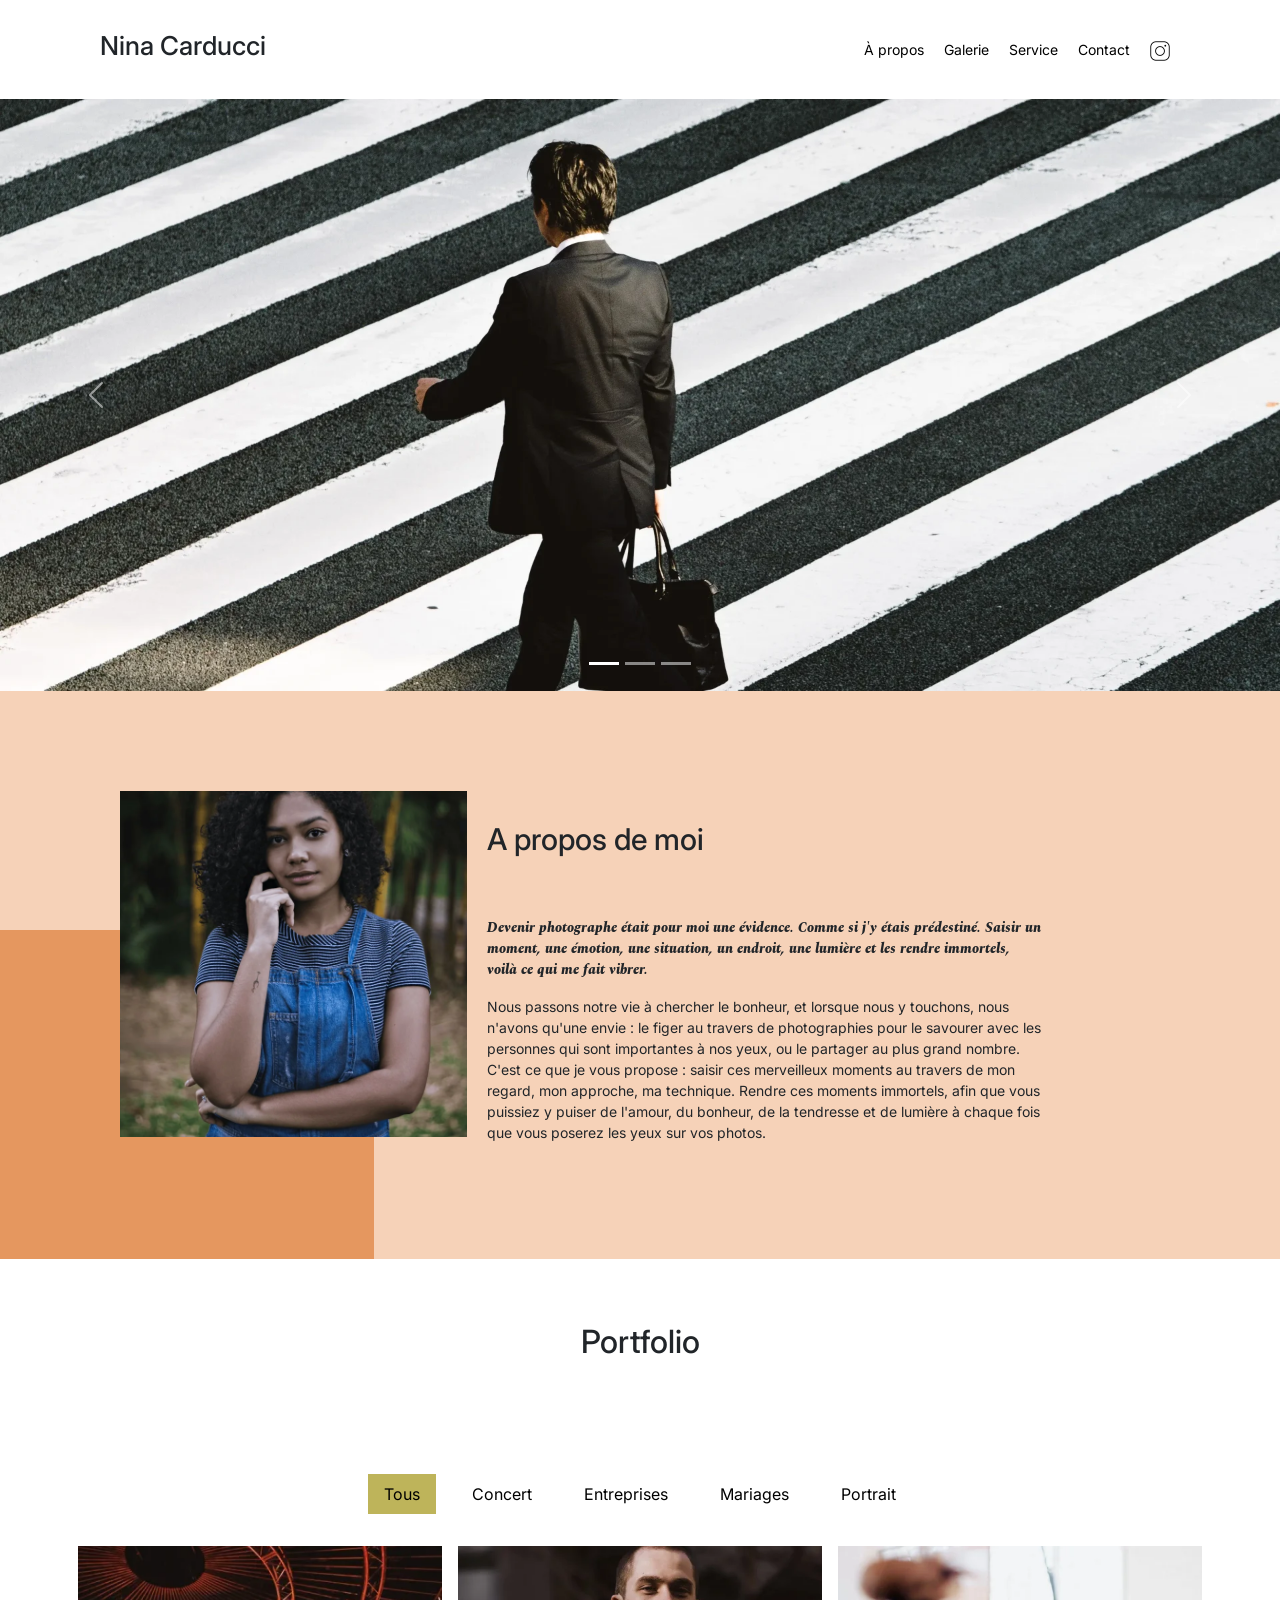
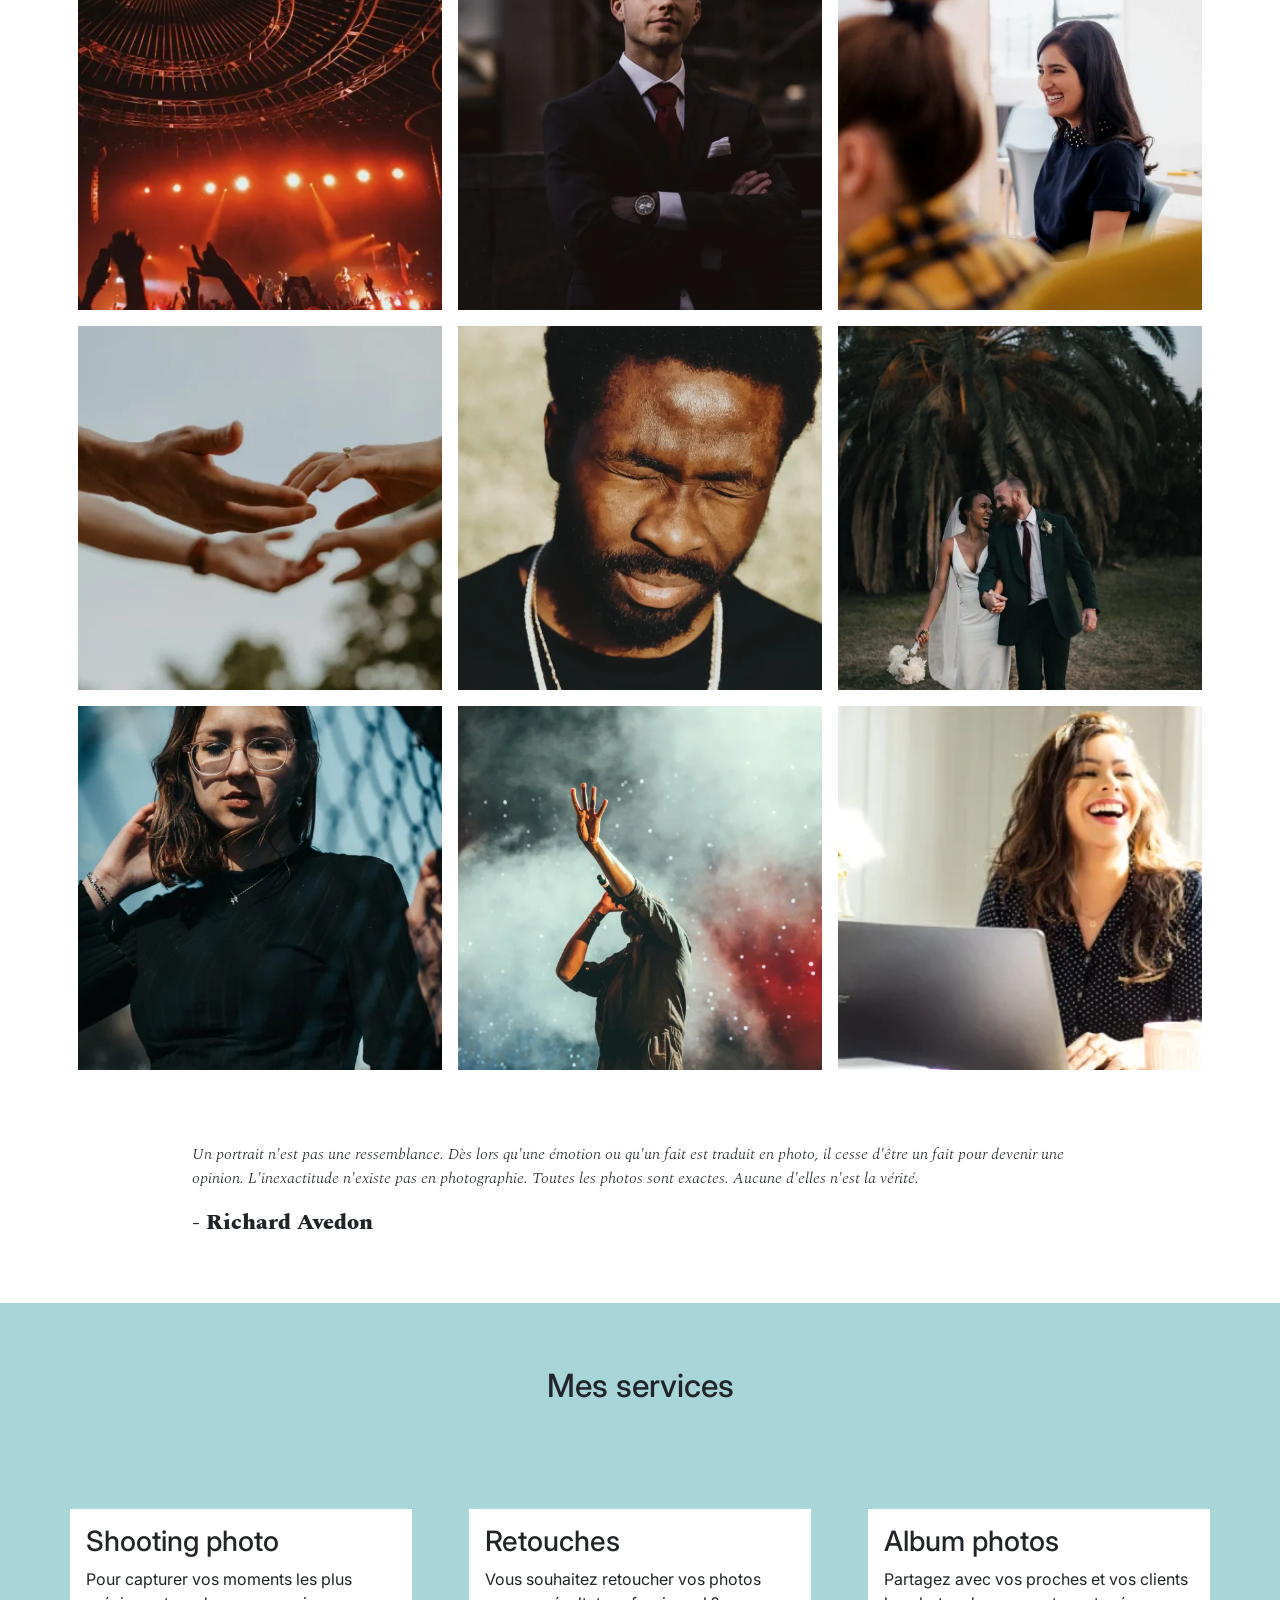
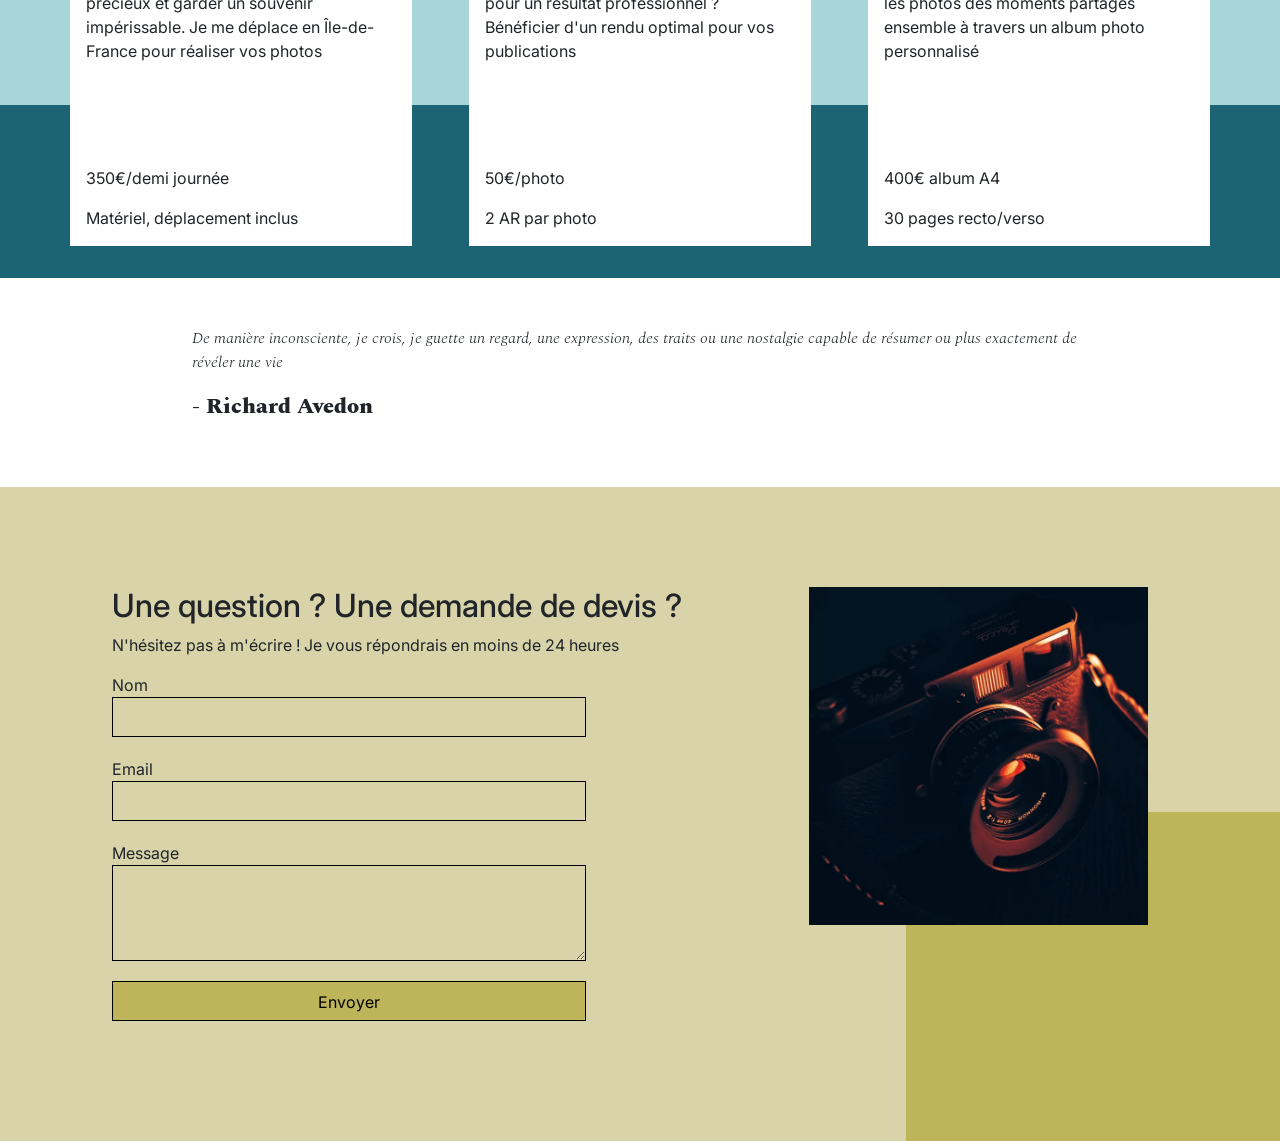
==== index.html @ ffcb86e5 "Initial commit" ====
<!DOCTYPE html>
<html lang="fr">
<head>
	<title>Nina Carducci - Photographe</title> 
	<meta name="description" content="Nina Carducci, photographe professionnelle en Île-de-France. Shooting photo, retouches et albums personnalisés pour vos mariages, portraits et événements d'entreprise.">
	<meta charset="UTF-8">
	<meta name="viewport" content="width=device-width, initial-scale=1.0">
	<link rel="stylesheet" href="./assets/bootstrap/bootstrap.css">
	<link rel="stylesheet" href="./assets/style.css">
	<link rel="preconnect" href="https://fonts.googleapis.com">
	<link rel="preconnect" href="https://fonts.gstatic.com" crossorigin>
	<link href="https://fonts.googleapis.com/css2?family=Inter&family=Spectral:ital,wght@0,400;1,300;1,400;1,800&display=swap" rel="stylesheet">
	<script src="./assets/bootstrap/bootstrap.bundle.js"></script>
	<script src="https://code.jquery.com/jquery-3.4.1.min.js" integrity="sha256-CSXorXvZcTkaix6Yvo6HppcZGetbYMGWSFlBw8HfCJo=" crossorigin="anonymous"></script>
	<script src="./assets/maugallery.js" defer></script>
	<script src="./assets/scripts.js" defer></script>
</head>
<body>
 <header>
	<h1>Nina Carducci</h1>
	<nav class="nav">
		<ul>
			<li><a href="#about">À propos</a></li>
			<li><a href="#gallery">Galerie</a></li>
			<li><a href="#services">Service</a></li>
			<li><a href="#contact">Contact</a></li>
			<li><a class="social-link" href="https://www.instagram.com/ninacarducci.photo/?hl=fr" target="_blank"><img src="assets/images/instagram.png" alt="Instagram"></a></li>
		</ul>
	</nav>
 </header>
 <main>
	<section id="hero">
		<div id="carouselExampleIndicators" class="carousel slide" data-bs-ride="carousel">
			<div class="carousel-indicators">
				<button type="button" data-bs-target="#carouselExampleIndicators" data-bs-slide-to="0" class="active" aria-current="true" aria-label="Slide 1"></button>
				<button type="button" data-bs-target="#carouselExampleIndicators" data-bs-slide-to="1" aria-label="Slide 2"></button>
				<button type="button" data-bs-target="#carouselExampleIndicators" data-bs-slide-to="2" aria-label="Slide 3"></button>
			</div>
			<div class="carousel-inner">
				<div class="carousel-item active">
					<img src="./assets/images/slider/ryoji-iwata-wUZjnOv7t0g-unsplash.webp" class="d-block w-100" alt="...">
				</div>
				<div class="carousel-item">
					<img src="./assets/images/slider/nicholas-green-nPz8akkUmDI-unsplash.webp" class="d-block w-100" alt="...">
				</div>
				<div class="carousel-item">
					<img src="./assets/images/slider/edward-cisneros-3_h6-1NPDGw-unsplash.webp" class="d-block w-100" alt="...">
				</div>
			</div>
			<button class="carousel-control-prev" type="button" data-bs-target="#carouselExampleIndicators" data-bs-slide="prev">
				<span class="carousel-control-prev-icon" aria-hidden="true"></span>
				<span class="visually-hidden">Previous</span>
			</button>
			<button class="carousel-control-next" type="button" data-bs-target="#carouselExampleIndicators" data-bs-slide="next">
				<span class="carousel-control-next-icon" aria-hidden="true"></span>
				<span class="visually-hidden">Next</span>
			</button>
		</div>
	</section>
	<section id="about">
		<div class="picture left">
			<img src="./assets/images/nina.webp" alt="Nina Carducci photographe">
		</div>
		<div id="about-me">
			<h2 class="about-me__title">A propos de moi</h2>
			<p class="about-me__introduction">Devenir photographe était pour moi une évidence. Comme si j'y étais prédestiné. Saisir un moment, une émotion, une situation, un endroit, une lumière et les rendre immortels, voilà ce qui me fait vibrer.</p>
			<p>Nous passons notre vie à chercher le bonheur, et lorsque nous y touchons, nous n'avons qu'une envie : le figer au travers de photographies pour le savourer avec les personnes qui sont importantes à nos yeux, ou le partager au plus grand nombre.
				C'est ce que je vous propose : saisir ces merveilleux moments au travers de mon regard, mon approche, ma technique. Rendre ces moments immortels, afin que vous puissiez y puiser de l'amour, du bonheur, de la tendresse et de lumière à chaque fois que vous poserez les yeux sur vos photos.</p>
		</div>
	</section>
	<section id="gallery">
		<h2 class="title">Portfolio</h2>
		<div class="container py-3">
			<div class="gallery" style="display: none">
				<img data-gallery-tag="Concert" class="gallery-item" src="./assets/images/gallery/concerts/aaron-paul-wnX-fXzB6Cw-unsplash.webp" alt="Description du concert1">
				<img data-gallery-tag="Entreprises" class="gallery-item" src="./assets/images/gallery/entreprise/ali-morshedlou-WMD64tMfc4k-unsplash.webp" alt="Description de l'entreprise 1">
				<img data-gallery-tag="Entreprises" class="gallery-item" src="./assets/images/gallery/entreprise/jason-goodman-tHO1_OuKbg0-unsplash.webp" alt="Description de l'entreprise 2">
				<img data-gallery-tag="Mariages" class="gallery-item" src="./assets/images/gallery/mariage/hannah-busing-RvF2R_qMpRk-unsplash.webp" alt="Description du mariage1">
				<img data-gallery-tag="Portrait" class="gallery-item" src="./assets/images/gallery/portraits/ade-tunji-rVkhWWZFAtQ-unsplash.webp" alt="Description du portrait1">
				<img data-gallery-tag="Mariages" class="gallery-item" src="./assets/images/gallery/mariage/jakob-owens-SiniLJkXhMc-unsplash.webp" alt="Description du mariage2">
				<img data-gallery-tag="Portrait" class="gallery-item" src="./assets/images/gallery/portraits/nino-van-prattenburg--443cl1uR_8-unsplash.webp" alt="Description du portrait">
				<img data-gallery-tag="Concert" class="gallery-item" src="./assets/images/gallery/concerts/austin-neill-hgO1wFPXl3I-unsplash.webp" alt="Description du concert2">
				<img data-gallery-tag="Entreprises" class="gallery-item" src="./assets/images/gallery/entreprise/mateus-campos-felipe-Fsgzm8N0hIY-unsplash.webp" alt="Description de l'entreprise 3">
			</div>
		</div>
		<div class="quote">
			<figure>
				<blockquote>
					<p class="quote__text">Un portrait n'est pas une ressemblance. Dès lors qu'une émotion ou qu'un fait est traduit en photo, il cesse d'être un fait pour devenir une opinion. L'inexactitude n'existe pas en photographie. Toutes les photos sont exactes. Aucune d'elles n'est la vérité.</p>
				</blockquote>
				<figcaption class="quote__author">- Richard Avedon</figcaption>
			</figure>
		</div>
	</section>
	<section id="services">
		<h2 class="title">Mes services</h2>
		<div class="container">
			<div class="service">
				<div class="service__description">
					<h3>Shooting photo</h3>
					<p>Pour capturer vos moments les plus précieux et garder un souvenir impérissable. Je me déplace en Île-de-France pour réaliser vos photos</p>
				</div>
				<div class="service__price">
					<p>350€/demi journée</p>
					<span>Matériel, déplacement inclus</span>
				</div>
			</div>
			<div class="service">
				<div class="service__description">
					<h3>Retouches</h3>
					<p>Vous souhaitez retoucher vos photos pour un résultat professionnel ? Bénéficier d'un rendu optimal pour vos publications</p>
				</div>
				<div class="service__price">
					<p>50€/photo</p>
					<span>2 AR par photo</span>
				</div>
			</div>
			<div class="service">
				<div class="service__description">
					<h3>Album photos</h3>
					<p>Partagez avec vos proches et vos clients les photos des moments partagés ensemble à travers un album photo personnalisé</p>
				</div>
				<div class="service__price">
					<p>400€ album A4</p>
					<span>30 pages recto/verso</span>
				</div>
			</div>
		</div>
	</section>
	<div class="quote">
		<figure>
			<blockquote>
				<p class="quote__text">De manière inconsciente, je crois, je guette un regard, une expression, des traits ou une nostalgie capable de résumer ou plus exactement de révéler une vie</p>
			</blockquote>
			<figcaption class="quote__author">- Richard Avedon</figcaption>
		</figure>
	</div>
 </main>
 <footer>
	<section id="contact">
		<div class="container">
			<div class="form-container">
				<h2>Une question ? Une demande de devis ?</h2>
				<p>N'hésitez pas à m'écrire ! Je vous répondrais en moins de 24 heures</p>
				<form action="" method="post">
					<label for="nom">Nom</label>
					<input type="text" name="nom" id="nom">
					<label for="email">Email</label>
					<input type="email" name="email" id="email">
					<label for="message">Message</label>
					<textarea name="message" id="message" cols="30" rows="10"></textarea>
					<input type="submit" value="Envoyer"/>
				</form>
			</div>
			<div class="picture right">
				<img src="./assets/images/camera.webp" alt="caméra">
			</div>
		</div>
	</section>
 </footer>
</body>
</html>
---- assets/style.css ----
body {
	max-width: 1920px;
	margin: auto;
}
* {
	font-family: 'Inter';
	font-style: normal;
}
header {
	background-color: white;
	position: sticky;
	top:0;
	z-index: 1000;
	display: flex;
	justify-content: space-between;
	padding-inline: 100px;
	padding-block: 30px;
	align-items: center;
}
header h1 {
	font-size: 26px;
}
.nav ul {
	display: flex;
	list-style-type: none;
	font-size: 14px;
	margin-bottom: 0;
}
.nav li {
	padding-inline: 10px;
}
.nav a {
	text-decoration: none;
	color: #000
}
.social-link img {
	width: 20px;
}
#about {
	display: flex;
	background-color: #F6D2B8;
	padding-inline: 100px;
	padding-block: 100px;
	position: relative;
}
.picture.left::before {
	content: ' ';
	background-color: #E5975F;
	width: 374px;
	height: 329px;
	position: absolute;
	bottom: 0;
	left: 0;
	z-index: -1;
}
.picture {
	flex: 1;
	margin: 0 20px;
	z-index: 0;
}
.picture img {
	width: 100%;

}
#about-me {
	flex: 2
}
.about-me__title {
	margin-top: 1em;
	margin-bottom: 60px;
	font-size: 30px;
}
.about-me__introduction {
	font-family: 'Spectral';
	font-weight: 800;
	font-style: italic;
	width: 60%;
}
#about-me p {
	width: 80%;
	font-size: 14px;
}
#gallery {
	/*	min-height: 100vh; */
}
.title{
	text-align: center;
	padding-block: 2em;
}
.gallery .nav {
	justify-content: center;
}
.nav-pills .nav-link.active, .nav-pills .show > .nav-link {
	color: #000;
	background-color: #BEB45A;
	border-radius:0 ;
}
.nav-pills .nav-link {
	color: #000
}
.item-column {
	position: relative;
	margin-bottom: 0 !important;
	padding: 0;
}
.item-column::after{
	content: "";
	display: block;
	padding-bottom: 100%;

}
.gallery-item {
	position: absolute;
	width: 100%;
	height: 100%;
	object-fit: cover;
	padding: .5em;
}

.mg-prev, .mg-next {
	width: 30px;
	height: 30px;
	border-radius: 00%;
	justify-content: center;
	align-items: center;
	display: flex;
	font-size: 24px;
}
.quote {
	font-family: 'Spectral';
	font-style: italic;
	width: 70%;
	margin: auto;
	padding-block: 3em;
}
.quote__text {
	font-family: Spectral;
	font-style: italic;
	font-weight: 300;

}
.quote__author {
	font-family: Spectral;
	font-weight: 800;
	font-size: 22px;
}
#services {
	margin: auto;
	background-color: #A8D5D8 ;
	position: relative;
}
#services .container::before{
	content: ' ';
	background-color: #1C6474;
	position: absolute;
	width: 100%;
	height: 30%;
	bottom: 0;
	left: 0;
	z-index: 0;
}
#services .container {
	justify-content: space-between;
	display: flex;
	padding : 2em 0;

}
.service {
	background-color: white;
	max-width: 390px;
	width: 30%;
	height: 337px;
	padding: 1em;
	display: flex;
	flex-direction: column;
	justify-content: space-between;
	z-index: 1;
}
#contact {
	margin: auto;
	background-color: #D8D3A8 ;
	position: relative;
	padding-inline: 100px;
	padding-block: 100px;
}
#contact .container {
	display: flex;
}
.picture.right::before {
	content: ' ';
	background-color: #BEB45A;
	width: 374px;
	height: 329px;
	position: absolute;
	bottom: 0;
	right: 0;
	z-index: -1;
}
.form-container {
	flex : 2;

}
form {
	display: flex;
	flex-direction: column;
	width: 70%;
	align-items: flex-start;
}
form input {
	width: 100%;
	background-color: transparent;
	border: solid 1px;
	height: 2.5em;
	margin-bottom: 20px;
}
form textarea {
	width: 100%;
	background-color: transparent;
	border: solid 1px;
	height: 5em;
	line-height: 2.5em;
	font-size: 1.2em;
	margin-bottom: 20px;
}
input[type="submit"] {
	background-color: #BEB45A;
	padding: .5em 1em
}

@media all and (max-width: 1180px) {
	.picture {
		flex : 2;
	}
	#about, #contact .container {
		align-items: center;
	}
	.about-me__title {
		margin-top: 0;
		margin-bottom: 1em;
	}
	#about-me h6, #about-me p {
		width: 100%;
	}
}

@media all and (max-width: 1000px) {
	#about{
		flex-direction: column;

	}
	.picture {
		width: 50%;
	}
	.picture.left::before {
		width: 100%;
		height: 30%;
		position: absolute;
		bottom: auto;
		top: 0;
		left: 0;
		z-index: -1;
	}
	.about-me__title{
		text-align: center;
		margin-top: 1em;
	}
	#services .container {
		flex-direction: column;
	}
	.service {
		width: 100%;
		max-width: 100%;
		height: auto;
		margin: 2em 0
	}
	.service__description{
		margin-bottom: 1em;
	}
	#services .container::before{
		width: 30%;
		height: 100%;
		bottom: 0;
		right: 0;
		left: auto;
		z-index: 0;
	}
	#contact .container {
		flex-direction: column;
	}
	#contact .picture.right {
		margin-top: 1em;
	}
	.picture.right::before {
		width: 100%;
		height: 30%;
		position: absolute;
		bottom: 0;
		right: 0;
		z-index: -1;
	}
}

@media all and (max-width: 650px) {
	header {
		flex-direction: column;
		padding-inline: 0;
	}
	header .nav, header .nav ul {
		width: 100%;
		padding: 0 0 0 0;
	}
	header .nav li {
		flex: 1;
		padding-block: 1em;
		text-align: center;
	}
	.picture.left::before, .picture.right::before {
		height: 150px;
	}
	#services .container {
		align-items: center;
	}
	.service {
		max-width: 90%;
	}
	#about, #contact {
		padding-inline: 2em;
		padding-block: 2em;
	}
	form {
		width: 100%;
	}
	.picture {
		width: 80%;
	}
}
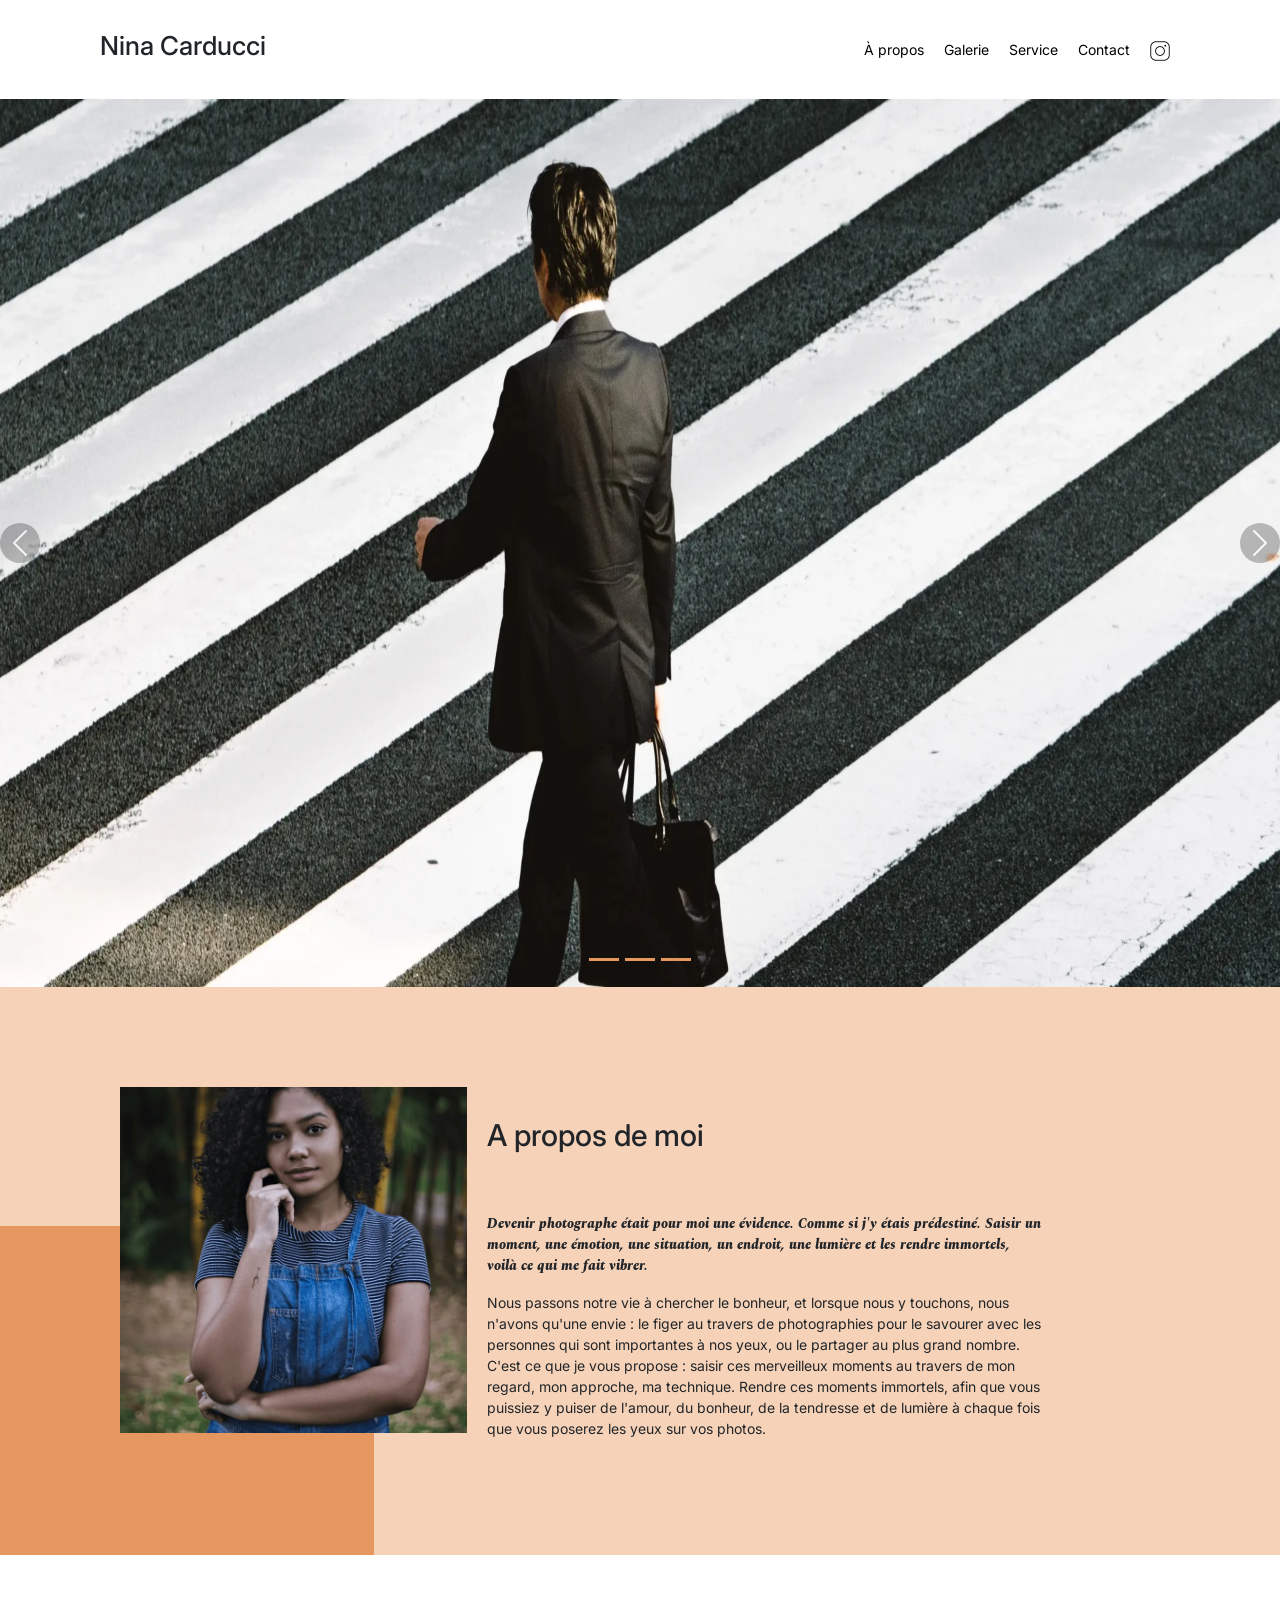
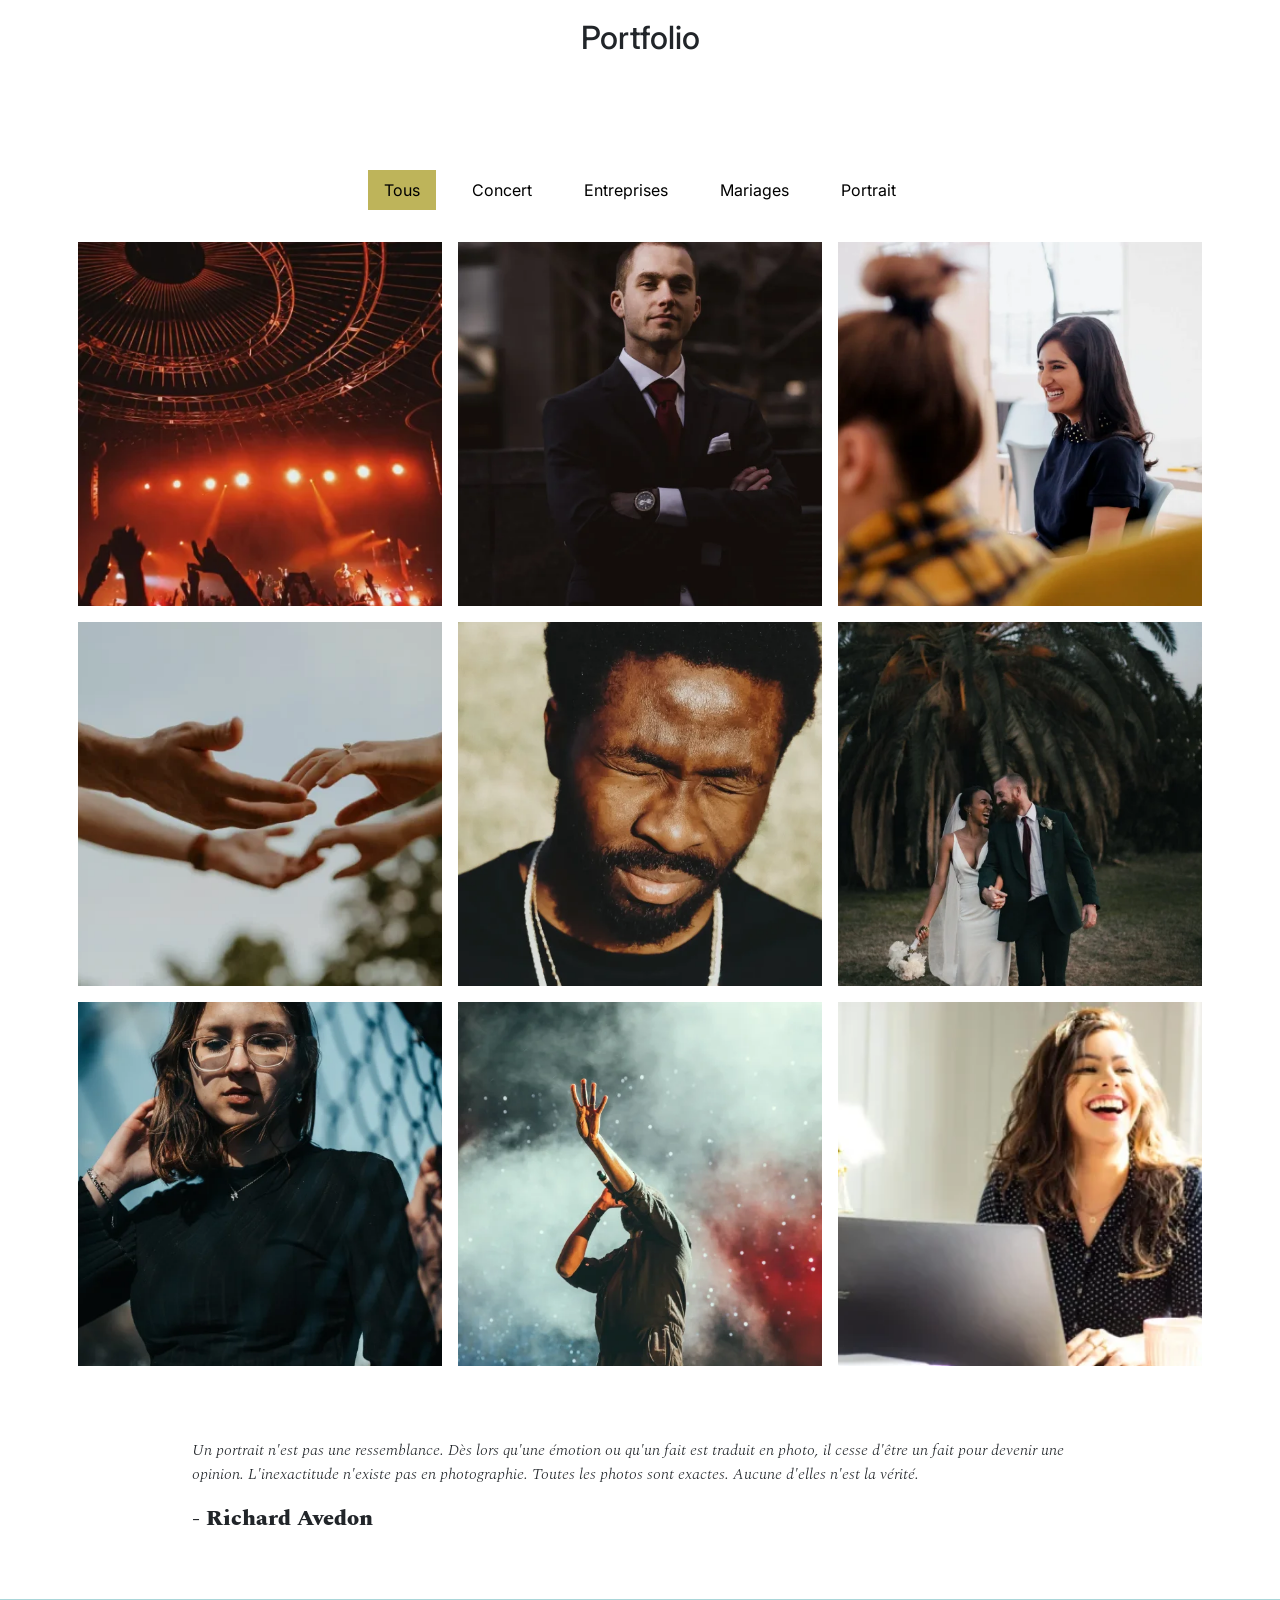
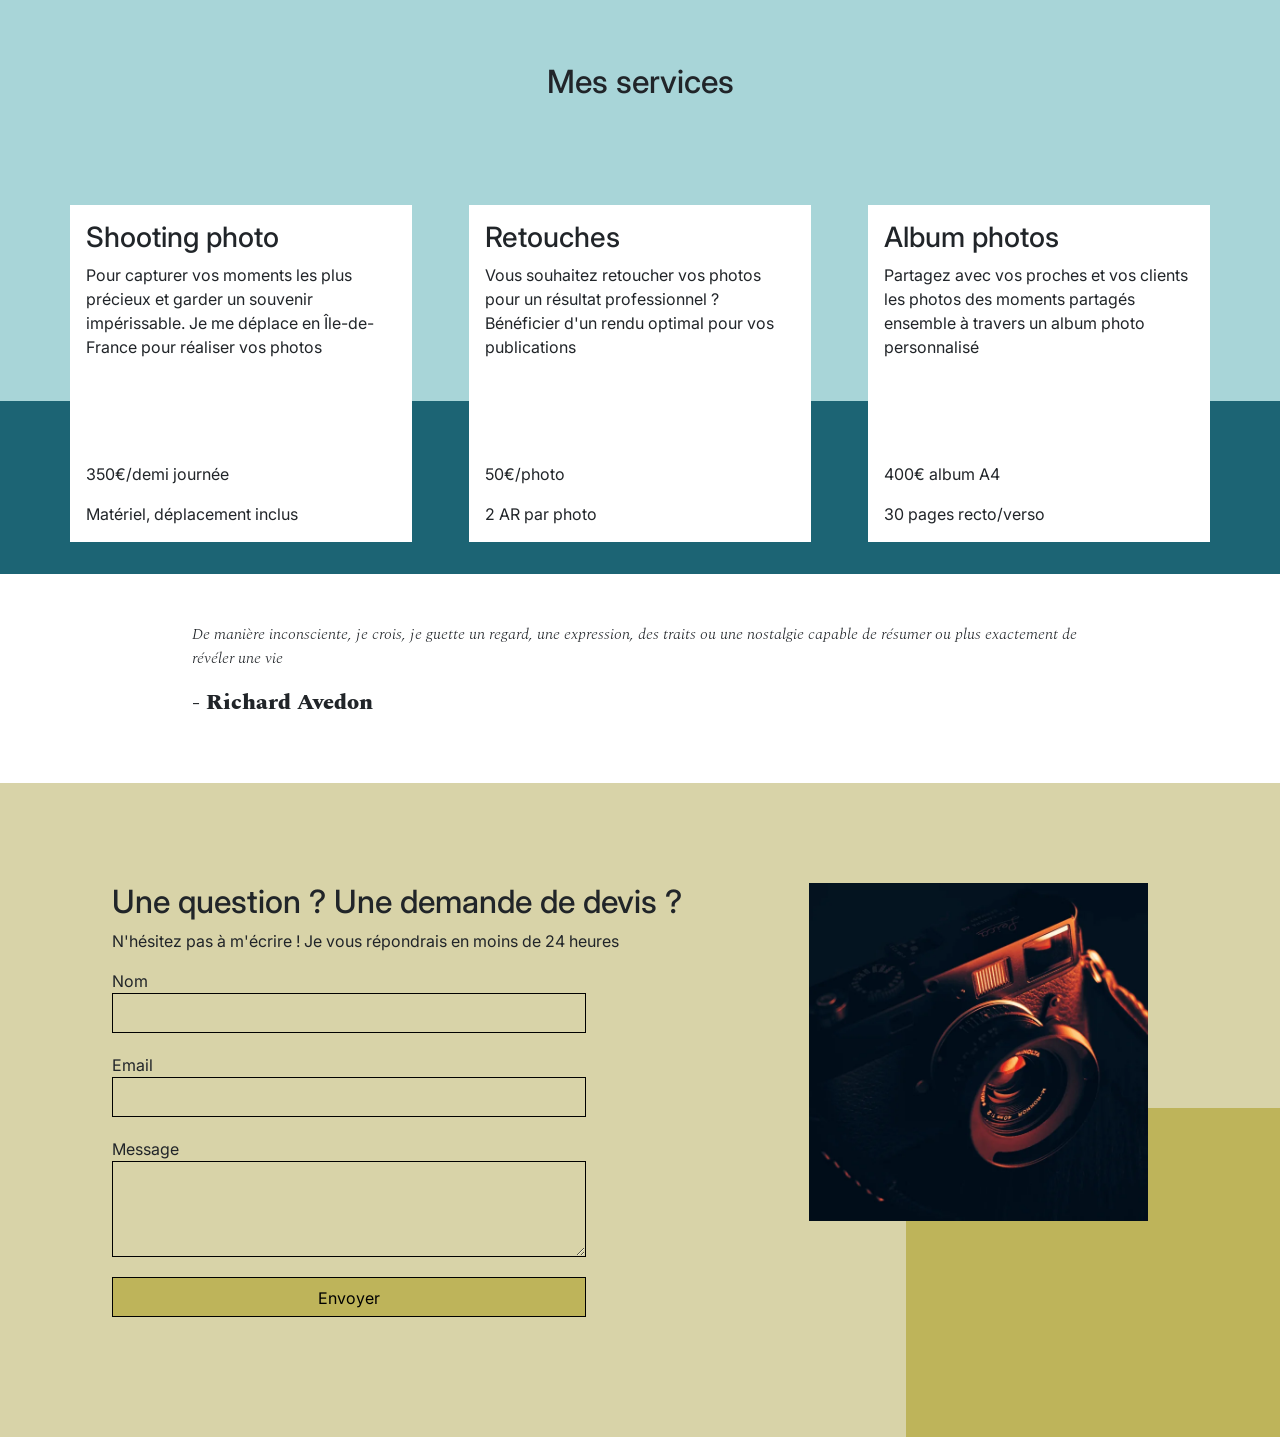
==== commit c06ad052: "taille image + contrast error" ====
--- a/index.html
+++ b/index.html
@@ -2,19 +2,56 @@
 <html lang="fr">
 <head>
 	<title>Nina Carducci - Photographe</title> 
-	<meta name="description" content="Nina Carducci, photographe professionnelle en Île-de-France. Shooting photo, retouches et albums personnalisés pour vos mariages, portraits et événements d'entreprise.">
+	<meta name="description" content="Nina Carducci, photographe professionnelle à Bordeaux. Shooting photo, retouches et albums personnalisés pour vos mariages, portraits et événements d'entreprise.">
 	<meta charset="UTF-8">
 	<meta name="viewport" content="width=device-width, initial-scale=1.0">
-	<link rel="stylesheet" href="./assets/bootstrap/bootstrap.css">
+	<meta property="og:title" content="Nina Carducci - Photographe">
+    <meta property="og:description" content="Photographe professionnelle à Bordeaux. Shooting photo, retouches et albums pour mariages, portraits et événements d'entreprise.">
+    <meta property="og:image" content="https://sacha-c-lab.github.io/Nina-Carducci-Dev/assets/images/nina.webp">
+    <meta property="og:url" content="https://sacha-c-lab.github.io/Nina-Carducci-Dev/">
+    <meta property="og:type" content="website">
+    <meta property="og:locale" content="fr_FR">
+    <meta property="og:site_name" content="Nina Carducci Photographe">
+	<meta name="twitter:card" content="summary_large_image">
+    <meta name="twitter:title" content="Nina Carducci - Photographe">
+    <meta name="twitter:description" content="Photographe professionnelle à Bordeaux. Shooting photo, retouches et albums pour mariages, portraits et événements d'entreprise.">
+    <meta name="twitter:image" content="https://sacha-c-lab.github.io/Nina-Carducci-Dev/assets/images/nina.webp">
+	<link rel="stylesheet" href="./assets/bootstrap/bootstrap.min.css">
 	<link rel="stylesheet" href="./assets/style.css">
 	<link rel="preconnect" href="https://fonts.googleapis.com">
 	<link rel="preconnect" href="https://fonts.gstatic.com" crossorigin>
 	<link href="https://fonts.googleapis.com/css2?family=Inter&family=Spectral:ital,wght@0,400;1,300;1,400;1,800&display=swap" rel="stylesheet">
-	<script src="./assets/bootstrap/bootstrap.bundle.js"></script>
-	<script src="https://code.jquery.com/jquery-3.4.1.min.js" integrity="sha256-CSXorXvZcTkaix6Yvo6HppcZGetbYMGWSFlBw8HfCJo=" crossorigin="anonymous"></script>
+	<script type="application/ld+json">
+		{
+			"@context": "https://schema.org",
+			"@type": "LocalBusiness",
+			"name": "Nina Carducci Photographe",
+			"image": "https://sacha-c-lab.github.io/Nina-Carducci-Dev/assets/images/nina.webp",
+			"description": "Photographe professionnelle à Bordeaux, spécialisée dans les shootings photo, retouches et albums personnalisés pour mariages, portraits et événements d'entreprise.",
+			"address": {
+				"@type": "PostalAddress",
+				"streetAddress": "68 avenue Alsace-Lorraine",
+				"postalCode": "33200",
+				"addressLocality": "Bordeaux",
+				"addressCountry": "FR"
+			},
+			"telephone": "+33556677889",
+			"openingHoursSpecification": [{
+				"@type": "OpeningHoursSpecification",
+				"dayOfWeek": ["Monday", "Tuesday", "Wednesday", "Thursday", "Friday"],
+				"opens": "10:00",
+				"closes": "19:00"
+			}],
+			"priceRange": "€€",
+			"url": "https://sacha-c-lab.github.io/Nina-Carducci-Dev/"
+		}
+	</script>
+	<script src="https://code.jquery.com/jquery-3.4.1.min.js" integrity="sha256-CSXorXvZcTkaix6Yvo6HppcZGetbYMGWSFlBw8HfCJo=" crossorigin="anonymous" defer></script>
+	<script src="./assets/bootstrap/bootstrap.bundle.min.js" defer></script>
 	<script src="./assets/maugallery.js" defer></script>
 	<script src="./assets/scripts.js" defer></script>
 </head>
+
 <body>
  <header>
 	<h1>Nina Carducci</h1>
@@ -38,13 +75,13 @@
 			</div>
 			<div class="carousel-inner">
 				<div class="carousel-item active">
-					<img src="./assets/images/slider/ryoji-iwata-wUZjnOv7t0g-unsplash.webp" class="d-block w-100" alt="...">
+					<img src="./assets/images/slider/ryoji-iwata-wUZjnOv7t0g-unsplash.webp" class="d-block w-100" alt="..." fetchpriority="high" width="1920" height="888">
 				</div>
 				<div class="carousel-item">
-					<img src="./assets/images/slider/nicholas-green-nPz8akkUmDI-unsplash.webp" class="d-block w-100" alt="...">
+					<img src="./assets/images/slider/nicholas-green-nPz8akkUmDI-unsplash.webp" class="d-block w-100" alt="..." loading="lazy" width="1920" height="888">
 				</div>
 				<div class="carousel-item">
-					<img src="./assets/images/slider/edward-cisneros-3_h6-1NPDGw-unsplash.webp" class="d-block w-100" alt="...">
+					<img src="./assets/images/slider/edward-cisneros-3_h6-1NPDGw-unsplash.webp" class="d-block w-100" alt="..." loading="lazy" width="1920" height="888">
 				</div>
 			</div>
 			<button class="carousel-control-prev" type="button" data-bs-target="#carouselExampleIndicators" data-bs-slide="prev">
@@ -59,7 +96,7 @@
 	</section>
 	<section id="about">
 		<div class="picture left">
-			<img src="./assets/images/nina.webp" alt="Nina Carducci photographe">
+			<img src="./assets/images/nina.webp" alt="Nina Carducci photographe" loading="lazy">
 		</div>
 		<div id="about-me">
 			<h2 class="about-me__title">A propos de moi</h2>
@@ -72,15 +109,15 @@
 		<h2 class="title">Portfolio</h2>
 		<div class="container py-3">
 			<div class="gallery" style="display: none">
-				<img data-gallery-tag="Concert" class="gallery-item" src="./assets/images/gallery/concerts/aaron-paul-wnX-fXzB6Cw-unsplash.webp" alt="Description du concert1">
-				<img data-gallery-tag="Entreprises" class="gallery-item" src="./assets/images/gallery/entreprise/ali-morshedlou-WMD64tMfc4k-unsplash.webp" alt="Description de l'entreprise 1">
-				<img data-gallery-tag="Entreprises" class="gallery-item" src="./assets/images/gallery/entreprise/jason-goodman-tHO1_OuKbg0-unsplash.webp" alt="Description de l'entreprise 2">
-				<img data-gallery-tag="Mariages" class="gallery-item" src="./assets/images/gallery/mariage/hannah-busing-RvF2R_qMpRk-unsplash.webp" alt="Description du mariage1">
-				<img data-gallery-tag="Portrait" class="gallery-item" src="./assets/images/gallery/portraits/ade-tunji-rVkhWWZFAtQ-unsplash.webp" alt="Description du portrait1">
-				<img data-gallery-tag="Mariages" class="gallery-item" src="./assets/images/gallery/mariage/jakob-owens-SiniLJkXhMc-unsplash.webp" alt="Description du mariage2">
-				<img data-gallery-tag="Portrait" class="gallery-item" src="./assets/images/gallery/portraits/nino-van-prattenburg--443cl1uR_8-unsplash.webp" alt="Description du portrait">
-				<img data-gallery-tag="Concert" class="gallery-item" src="./assets/images/gallery/concerts/austin-neill-hgO1wFPXl3I-unsplash.webp" alt="Description du concert2">
-				<img data-gallery-tag="Entreprises" class="gallery-item" src="./assets/images/gallery/entreprise/mateus-campos-felipe-Fsgzm8N0hIY-unsplash.webp" alt="Description de l'entreprise 3">
+				<img data-gallery-tag="Concert" class="gallery-item" src="./assets/images/gallery/concerts/aaron-paul-wnX-fXzB6Cw-unsplash.webp" alt="Description du concert1" loading="lazy">
+				<img data-gallery-tag="Entreprises" class="gallery-item" src="./assets/images/gallery/entreprise/ali-morshedlou-WMD64tMfc4k-unsplash.webp" alt="Description de l'entreprise 1" loading="lazy">
+				<img data-gallery-tag="Entreprises" class="gallery-item" src="./assets/images/gallery/entreprise/jason-goodman-tHO1_OuKbg0-unsplash.webp" alt="Description de l'entreprise 2" loading="lazy">
+				<img data-gallery-tag="Mariages" class="gallery-item" src="./assets/images/gallery/mariage/hannah-busing-RvF2R_qMpRk-unsplash.webp" alt="Description du mariage1" loading="lazy">
+				<img data-gallery-tag="Portrait" class="gallery-item" src="./assets/images/gallery/portraits/ade-tunji-rVkhWWZFAtQ-unsplash.webp" alt="Description du portrait1" loading="lazy">
+				<img data-gallery-tag="Mariages" class="gallery-item" src="./assets/images/gallery/mariage/jakob-owens-SiniLJkXhMc-unsplash.webp" alt="Description du mariage2" loading="lazy">
+				<img data-gallery-tag="Portrait" class="gallery-item" src="./assets/images/gallery/portraits/nino-van-prattenburg--443cl1uR_8-unsplash.webp" alt="Description du portrait" loading="lazy">
+				<img data-gallery-tag="Concert" class="gallery-item" src="./assets/images/gallery/concerts/austin-neill-hgO1wFPXl3I-unsplash.webp" alt="Description du concert2" loading="lazy">
+				<img data-gallery-tag="Entreprises" class="gallery-item" src="./assets/images/gallery/entreprise/mateus-campos-felipe-Fsgzm8N0hIY-unsplash.webp" alt="Description de l'entreprise 3" loading="lazy">
 			</div>
 		</div>
 		<div class="quote">
@@ -153,7 +190,7 @@
 				</form>
 			</div>
 			<div class="picture right">
-				<img src="./assets/images/camera.webp" alt="caméra">
+				<img src="./assets/images/camera.webp" alt="caméra" loading="lazy">
 			</div>
 		</div>
 	</section>
--- a/assets/style.css
+++ b/assets/style.css
@@ -5,6 +5,18 @@
 * {
 	font-family: 'Inter';
 	font-style: normal;
+}
+.carousel-indicators [data-bs-target] {
+	background-color: #E5975F ;
+	opacity: 1;
+}
+.carousel-control-prev, .carousel-control-next {
+	background-color: rgba(0, 0, 0, 0.5);
+	width: 40px;
+	height: 40px;
+	top: 50%;
+	transform: translateY(-50%);
+	border-radius: 50%;
 }
 header {
 	background-color: white;
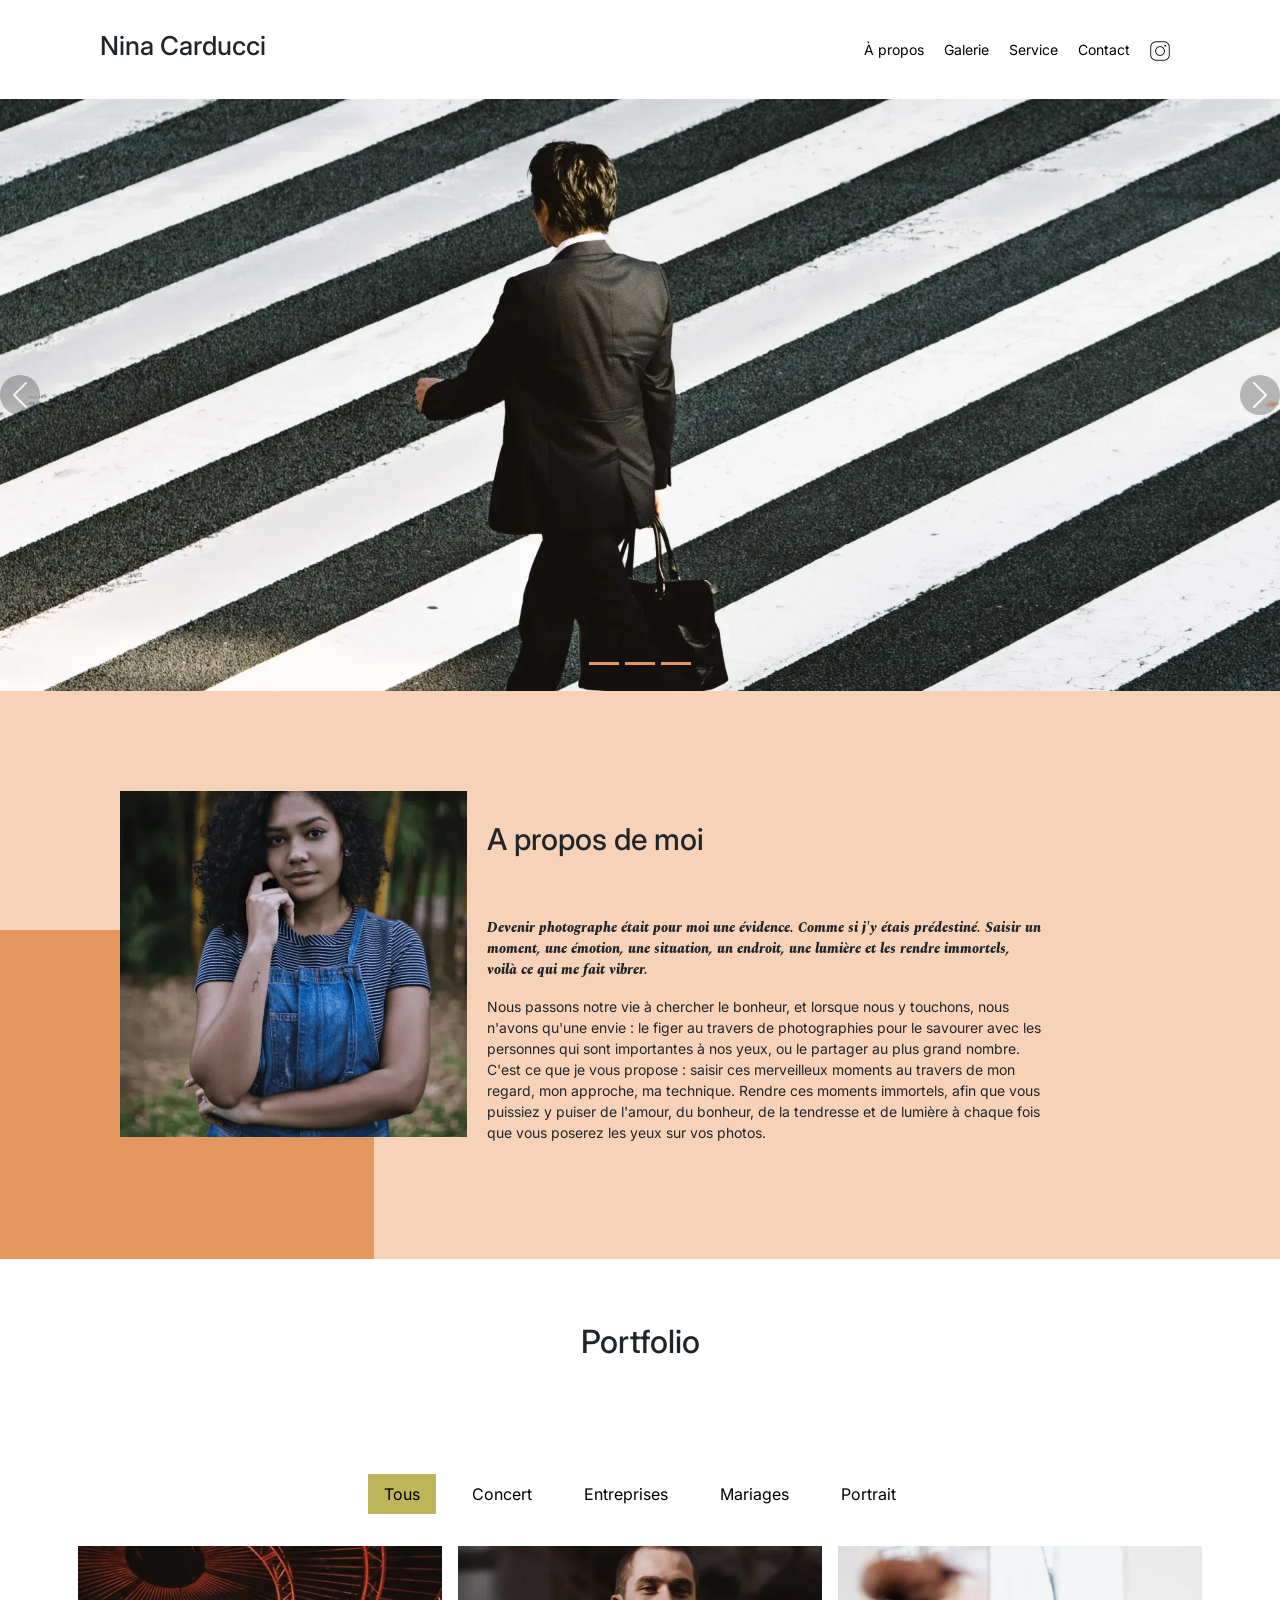
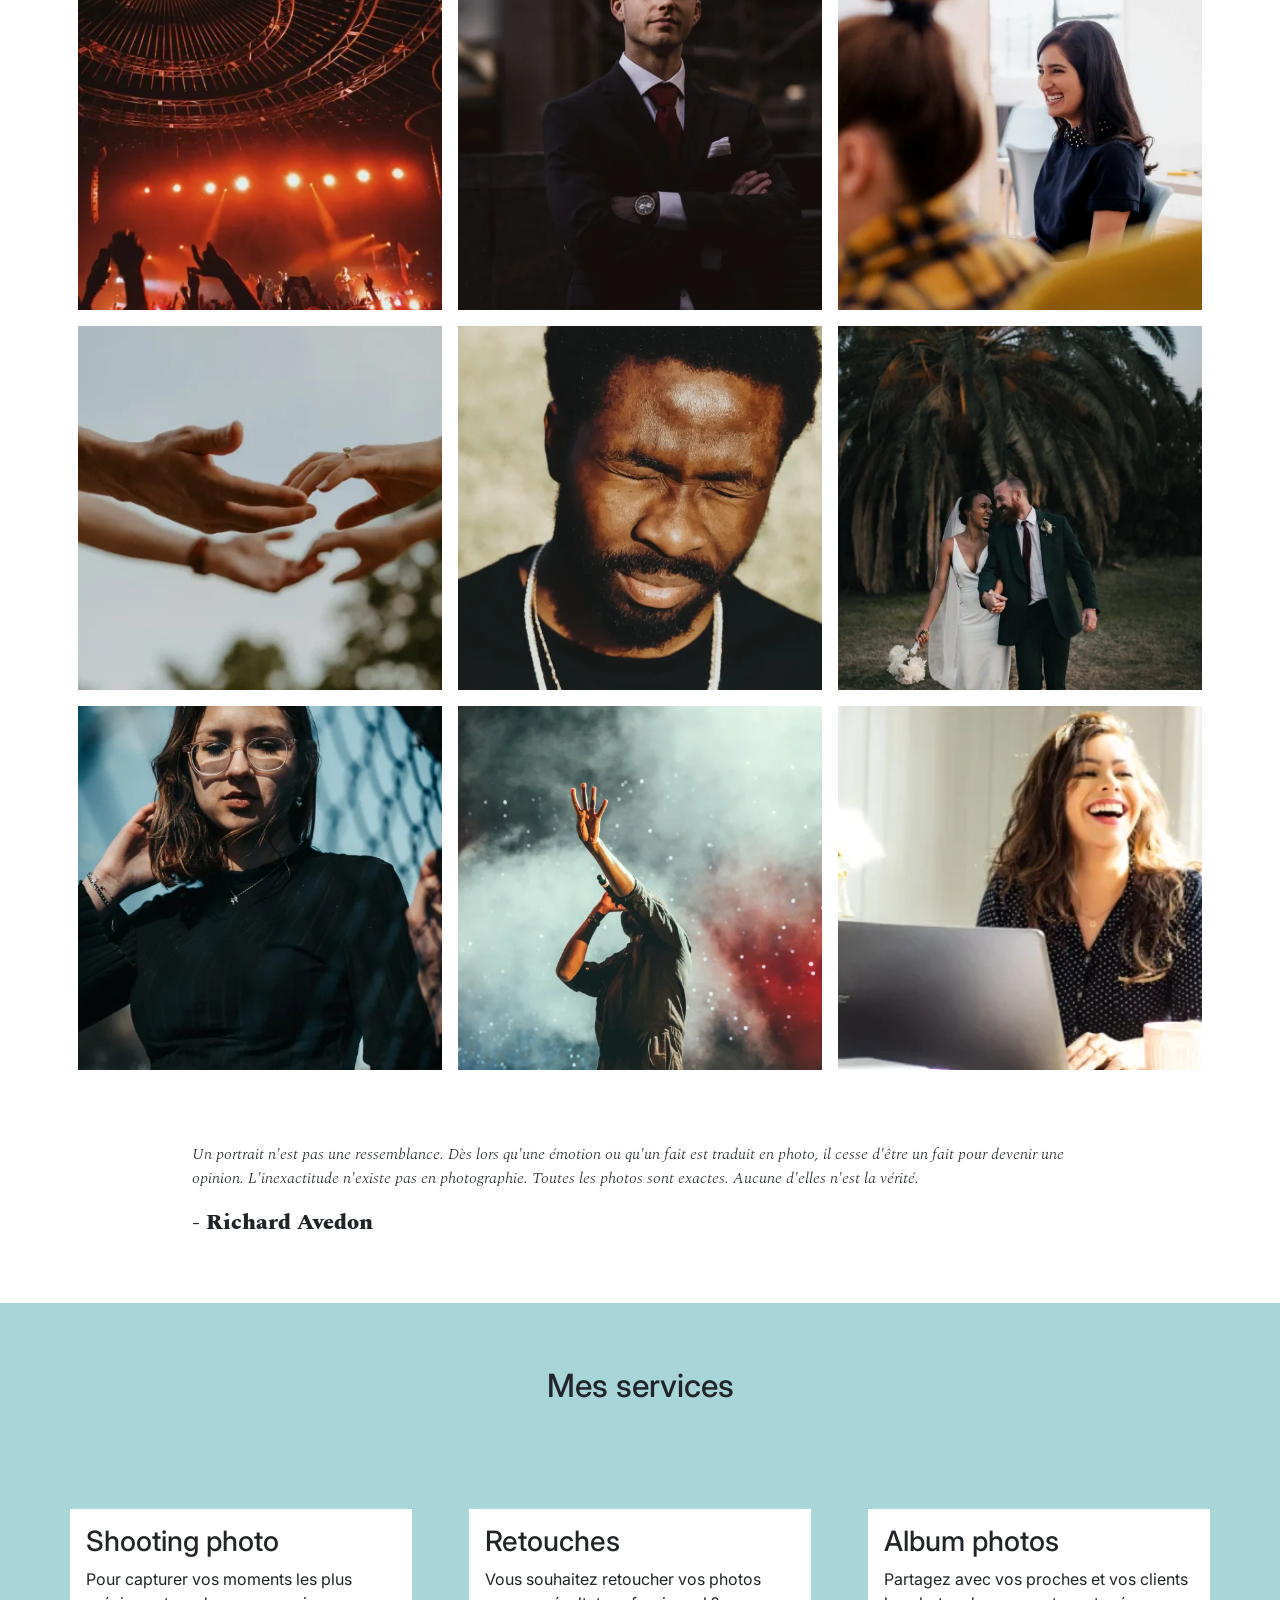
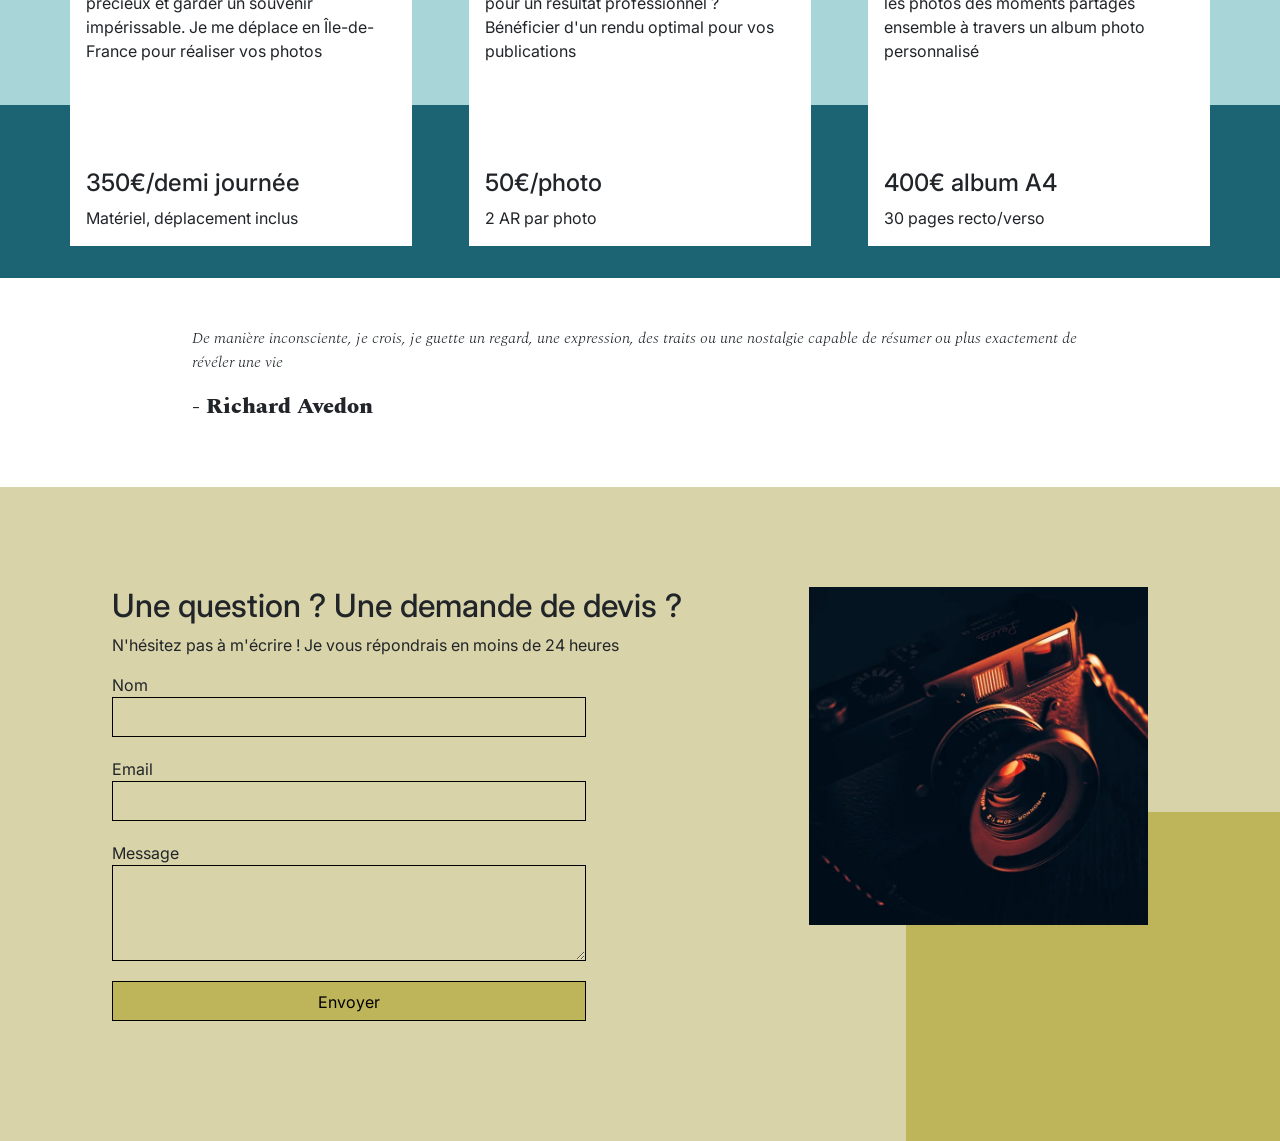
==== commit 18c88ec2: "correction suite à la soutenance" ====
--- a/index.html
+++ b/index.html
@@ -1,26 +1,27 @@
 <!DOCTYPE html>
-<html lang="fr">
+<html lang="fr"> <!-- lang ajouté : SEO et accessibilité -->
 <head>
-	<title>Nina Carducci - Photographe</title> 
-	<meta name="description" content="Nina Carducci, photographe professionnelle à Bordeaux. Shooting photo, retouches et albums personnalisés pour vos mariages, portraits et événements d'entreprise.">
-	<meta charset="UTF-8">
+	<title>Nina Carducci - Photographe</title> <!-- title ajouté : SEO -->
+	<meta name="description" content="Nina Carducci, photographe professionnelle à Bordeaux. Shooting photo, retouches et albums personnalisés pour vos mariages, portraits et événements d'entreprise."> <!-- meta description ajoutée : SEO -->
+	<meta charset="UTF-8"> <!-- charset déplacé en premier : bonne pratique -->
 	<meta name="viewport" content="width=device-width, initial-scale=1.0">
-	<meta property="og:title" content="Nina Carducci - Photographe">
-    <meta property="og:description" content="Photographe professionnelle à Bordeaux. Shooting photo, retouches et albums pour mariages, portraits et événements d'entreprise.">
-    <meta property="og:image" content="https://sacha-c-lab.github.io/Nina-Carducci-Dev/assets/images/nina.webp">
-    <meta property="og:url" content="https://sacha-c-lab.github.io/Nina-Carducci-Dev/">
-    <meta property="og:type" content="website">
-    <meta property="og:locale" content="fr_FR">
-    <meta property="og:site_name" content="Nina Carducci Photographe">
-	<meta name="twitter:card" content="summary_large_image">
-    <meta name="twitter:title" content="Nina Carducci - Photographe">
-    <meta name="twitter:description" content="Photographe professionnelle à Bordeaux. Shooting photo, retouches et albums pour mariages, portraits et événements d'entreprise.">
-    <meta name="twitter:image" content="https://sacha-c-lab.github.io/Nina-Carducci-Dev/assets/images/nina.webp">
-	<link rel="stylesheet" href="./assets/bootstrap/bootstrap.min.css">
-	<link rel="stylesheet" href="./assets/style.css">
+	<meta property="og:title" content="Nina Carducci - Photographe"> <!-- OpenGraph ajouté : aperçu lors du partage sur Facebook, LinkedIn, WhatsApp -->
+	<meta property="og:description" content="Photographe professionnelle à Bordeaux. Shooting photo, retouches et albums pour mariages, portraits et événements d'entreprise.">
+	<meta property="og:image" content="https://sacha-c-lab.github.io/Nina-Carducci-Dev/assets/images/nina.webp">
+	<meta property="og:url" content="https://sacha-c-lab.github.io/Nina-Carducci-Dev/">
+	<meta property="og:type" content="website">
+	<meta property="og:locale" content="fr_FR">
+	<meta property="og:site_name" content="Nina Carducci Photographe">
+	<meta name="twitter:card" content="summary_large_image"> <!-- Twitter Cards ajouté : aperçu lors du partage sur Twitter/X -->
+	<meta name="twitter:title" content="Nina Carducci - Photographe">
+	<meta name="twitter:description" content="Photographe professionnelle à Bordeaux. Shooting photo, retouches et albums pour mariages, portraits et événements d'entreprise.">
+	<meta name="twitter:image" content="https://sacha-c-lab.github.io/Nina-Carducci-Dev/assets/images/nina.webp">
+	<link rel="stylesheet" href="./assets/bootstrap/bootstrap.min.css"> <!-- version minifiée + PurgeCSS : 164Ko → 34Ko -->
+	<link rel="stylesheet" href="./assets/style.min.css">
 	<link rel="preconnect" href="https://fonts.googleapis.com">
 	<link rel="preconnect" href="https://fonts.gstatic.com" crossorigin>
 	<link href="https://fonts.googleapis.com/css2?family=Inter&family=Spectral:ital,wght@0,400;1,300;1,400;1,800&display=swap" rel="stylesheet">
+	<!-- Schema.org ajouté : référencement local (adresse, téléphone, horaires) -->
 	<script type="application/ld+json">
 		{
 			"@context": "https://schema.org",
@@ -46,154 +47,163 @@
 			"url": "https://sacha-c-lab.github.io/Nina-Carducci-Dev/"
 		}
 	</script>
-	<script src="https://code.jquery.com/jquery-3.4.1.min.js" integrity="sha256-CSXorXvZcTkaix6Yvo6HppcZGetbYMGWSFlBw8HfCJo=" crossorigin="anonymous" defer></script>
-	<script src="./assets/bootstrap/bootstrap.bundle.min.js" defer></script>
-	<script src="./assets/maugallery.js" defer></script>
+	<script src="https://code.jquery.com/jquery-3.4.1.min.js" integrity="sha256-CSXorXvZcTkaix6Yvo6HppcZGetbYMGWSFlBw8HfCJo=" crossorigin="anonymous" defer></script> <!-- jQuery avant Bootstrap (plugin modal) + defer : ne bloque plus le rendu -->
+	<script src="./assets/bootstrap/bootstrap.bundle.min.js" defer></script> <!-- version minifiée -->
+	<script src="./assets/maugallery.min.js" defer></script>
 	<script src="./assets/scripts.js" defer></script>
 </head>
 
 <body>
- <header>
-	<h1>Nina Carducci</h1>
-	<nav class="nav">
-		<ul>
-			<li><a href="#about">À propos</a></li>
-			<li><a href="#gallery">Galerie</a></li>
-			<li><a href="#services">Service</a></li>
-			<li><a href="#contact">Contact</a></li>
-			<li><a class="social-link" href="https://www.instagram.com/ninacarducci.photo/?hl=fr" target="_blank"><img src="assets/images/instagram.png" alt="Instagram"></a></li>
-		</ul>
-	</nav>
- </header>
- <main>
-	<section id="hero">
-		<div id="carouselExampleIndicators" class="carousel slide" data-bs-ride="carousel">
-			<div class="carousel-indicators">
-				<button type="button" data-bs-target="#carouselExampleIndicators" data-bs-slide-to="0" class="active" aria-current="true" aria-label="Slide 1"></button>
-				<button type="button" data-bs-target="#carouselExampleIndicators" data-bs-slide-to="1" aria-label="Slide 2"></button>
-				<button type="button" data-bs-target="#carouselExampleIndicators" data-bs-slide-to="2" aria-label="Slide 3"></button>
-			</div>
-			<div class="carousel-inner">
-				<div class="carousel-item active">
-					<img src="./assets/images/slider/ryoji-iwata-wUZjnOv7t0g-unsplash.webp" class="d-block w-100" alt="..." fetchpriority="high" width="1920" height="888">
-				</div>
-				<div class="carousel-item">
-					<img src="./assets/images/slider/nicholas-green-nPz8akkUmDI-unsplash.webp" class="d-block w-100" alt="..." loading="lazy" width="1920" height="888">
-				</div>
-				<div class="carousel-item">
-					<img src="./assets/images/slider/edward-cisneros-3_h6-1NPDGw-unsplash.webp" class="d-block w-100" alt="..." loading="lazy" width="1920" height="888">
-				</div>
-			</div>
-			<button class="carousel-control-prev" type="button" data-bs-target="#carouselExampleIndicators" data-bs-slide="prev">
-				<span class="carousel-control-prev-icon" aria-hidden="true"></span>
-				<span class="visually-hidden">Previous</span>
-			</button>
-			<button class="carousel-control-next" type="button" data-bs-target="#carouselExampleIndicators" data-bs-slide="next">
-				<span class="carousel-control-next-icon" aria-hidden="true"></span>
-				<span class="visually-hidden">Next</span>
-			</button>
-		</div>
-	</section>
-	<section id="about">
-		<div class="picture left">
-			<img src="./assets/images/nina.webp" alt="Nina Carducci photographe" loading="lazy">
-		</div>
-		<div id="about-me">
-			<h2 class="about-me__title">A propos de moi</h2>
-			<p class="about-me__introduction">Devenir photographe était pour moi une évidence. Comme si j'y étais prédestiné. Saisir un moment, une émotion, une situation, un endroit, une lumière et les rendre immortels, voilà ce qui me fait vibrer.</p>
-			<p>Nous passons notre vie à chercher le bonheur, et lorsque nous y touchons, nous n'avons qu'une envie : le figer au travers de photographies pour le savourer avec les personnes qui sont importantes à nos yeux, ou le partager au plus grand nombre.
-				C'est ce que je vous propose : saisir ces merveilleux moments au travers de mon regard, mon approche, ma technique. Rendre ces moments immortels, afin que vous puissiez y puiser de l'amour, du bonheur, de la tendresse et de lumière à chaque fois que vous poserez les yeux sur vos photos.</p>
-		</div>
-	</section>
-	<section id="gallery">
-		<h2 class="title">Portfolio</h2>
-		<div class="container py-3">
-			<div class="gallery" style="display: none">
-				<img data-gallery-tag="Concert" class="gallery-item" src="./assets/images/gallery/concerts/aaron-paul-wnX-fXzB6Cw-unsplash.webp" alt="Description du concert1" loading="lazy">
-				<img data-gallery-tag="Entreprises" class="gallery-item" src="./assets/images/gallery/entreprise/ali-morshedlou-WMD64tMfc4k-unsplash.webp" alt="Description de l'entreprise 1" loading="lazy">
-				<img data-gallery-tag="Entreprises" class="gallery-item" src="./assets/images/gallery/entreprise/jason-goodman-tHO1_OuKbg0-unsplash.webp" alt="Description de l'entreprise 2" loading="lazy">
-				<img data-gallery-tag="Mariages" class="gallery-item" src="./assets/images/gallery/mariage/hannah-busing-RvF2R_qMpRk-unsplash.webp" alt="Description du mariage1" loading="lazy">
-				<img data-gallery-tag="Portrait" class="gallery-item" src="./assets/images/gallery/portraits/ade-tunji-rVkhWWZFAtQ-unsplash.webp" alt="Description du portrait1" loading="lazy">
-				<img data-gallery-tag="Mariages" class="gallery-item" src="./assets/images/gallery/mariage/jakob-owens-SiniLJkXhMc-unsplash.webp" alt="Description du mariage2" loading="lazy">
-				<img data-gallery-tag="Portrait" class="gallery-item" src="./assets/images/gallery/portraits/nino-van-prattenburg--443cl1uR_8-unsplash.webp" alt="Description du portrait" loading="lazy">
-				<img data-gallery-tag="Concert" class="gallery-item" src="./assets/images/gallery/concerts/austin-neill-hgO1wFPXl3I-unsplash.webp" alt="Description du concert2" loading="lazy">
-				<img data-gallery-tag="Entreprises" class="gallery-item" src="./assets/images/gallery/entreprise/mateus-campos-felipe-Fsgzm8N0hIY-unsplash.webp" alt="Description de l'entreprise 3" loading="lazy">
-			</div>
-		</div>
+	<header> <!-- div.top-header → header : balise sémantique -->
+		<h1>Nina Carducci</h1> <!-- h3 → h1 : titre principal de la page -->
+		<nav class="nav"> <!-- div.nav → nav : balise sémantique -->
+			<ul>
+				<li><a href="#about">À propos</a></li>
+				<li><a href="#gallery">Galerie</a></li>
+				<li><a href="#services">Service</a></li>
+				<li><a href="#contact">Contact</a></li>
+				<li><a class="social-link" href="https://www.instagram.com/ninacarducci.photo/?hl=fr" target="_blank"><img src="assets/images/instagram.png" alt="Instagram"></a></li> <!-- alt ajouté : accessibilité -->
+			</ul>
+		</nav>
+	</header>
+	<main> <!-- main ajouté : balise sémantique -->
+		<section id="hero"> <!-- div → section : balise sémantique -->
+			<div id="carouselExampleIndicators" class="carousel slide" data-bs-ride="carousel">
+				<div class="carousel-indicators">
+					<button type="button" data-bs-target="#carouselExampleIndicators" data-bs-slide-to="0" class="active" aria-current="true" aria-label="Slide 1"></button>
+					<button type="button" data-bs-target="#carouselExampleIndicators" data-bs-slide-to="1" aria-label="Slide 2"></button>
+					<button type="button" data-bs-target="#carouselExampleIndicators" data-bs-slide-to="2" aria-label="Slide 3"></button>
+				</div>
+				<div class="carousel-inner">
+					<div class="carousel-item active">
+						<img src="./assets/images/slider/ryoji-iwata-wUZjnOv7t0g-unsplash.webp"
+							srcset="./assets/images/slider/ryoji-iwata-wUZjnOv7t0g-unsplash-mobile.webp 768w, ./assets/images/slider/ryoji-iwata-wUZjnOv7t0g-unsplash.webp 1920w"
+							sizes="100vw"
+							class="d-block w-100" alt="Photographe de mariage capturant un couple" fetchpriority="high">
+					</div>
+					<div class="carousel-item">
+						<img src="./assets/images/slider/nicholas-green-nPz8akkUmDI-unsplash.webp"
+							srcset="./assets/images/slider/nicholas-green-nPz8akkUmDI-unsplash-mobile.webp 768w, ./assets/images/slider/nicholas-green-nPz8akkUmDI-unsplash.webp 1920w"
+							sizes="100vw"
+							class="d-block w-100" alt="Photographe lors d'un concert en plein air" loading="lazy">
+					</div>
+					<div class="carousel-item">
+						<img src="./assets/images/slider/edward-cisneros-3_h6-1NPDGw-unsplash.webp"
+							srcset="./assets/images/slider/edward-cisneros-3_h6-1NPDGw-unsplash-mobile.webp 768w, ./assets/images/slider/edward-cisneros-3_h6-1NPDGw-unsplash.webp 1920w"
+							sizes="100vw"
+							class="d-block w-100" alt="Couple de mariés lors d'une cérémonie" loading="lazy">
+					</div>
+				</div>
+				<button class="carousel-control-prev" type="button" data-bs-target="#carouselExampleIndicators" data-bs-slide="prev">
+					<span class="carousel-control-prev-icon" aria-hidden="true"></span>
+					<span class="visually-hidden">Previous</span>
+				</button>
+				<button class="carousel-control-next" type="button" data-bs-target="#carouselExampleIndicators" data-bs-slide="next">
+					<span class="carousel-control-next-icon" aria-hidden="true"></span>
+					<span class="visually-hidden">Next</span>
+				</button>
+			</div>
+		</section>
+		<section id="about"> <!-- div → section : balise sémantique -->
+			<div class="picture left">
+				<img src="./assets/images/nina.webp" alt="Nina Carducci photographe" loading="lazy"> <!-- .png → .webp | alt + lazy ajoutés -->
+			</div>
+			<div id="about-me">
+				<h2 class="about-me__title">A propos de moi</h2> <!-- h3 → h2 : hiérarchie des titres -->
+				<p class="about-me__introduction">Devenir photographe était pour moi une évidence. Comme si j'y étais prédestiné. Saisir un moment, une émotion, une situation, un endroit, une lumière et les rendre immortels, voilà ce qui me fait vibrer.</p> <!-- h6 → p : h6 utilisé pour du style, pas un titre -->
+				<p>Nous passons notre vie à chercher le bonheur, et lorsque nous y touchons, nous n'avons qu'une envie : le figer au travers de photographies pour le savourer avec les personnes qui sont importantes à nos yeux, ou le partager au plus grand nombre.
+					C'est ce que je vous propose : saisir ces merveilleux moments au travers de mon regard, mon approche, ma technique. Rendre ces moments immortels, afin que vous puissiez y puiser de l'amour, du bonheur, de la tendresse et de lumière à chaque fois que vous poserez les yeux sur vos photos.</p>
+			</div>
+		</section>
+		<section id="gallery"> <!-- div → section : balise sémantique -->
+			<h2 class="title">Portfolio</h2> <!-- h3 → h2 : hiérarchie des titres -->
+			<div class="container py-3">
+				<div class="gallery" style="display: none">
+					<img data-gallery-tag="Concert" class="gallery-item" src="./assets/images/gallery/concerts/aaron-paul-wnX-fXzB6Cw-unsplash.webp" alt="Description du concert1" loading="lazy"> <!-- .jpg→.webp | alt | lazy : toutes les images galerie -->
+					<img data-gallery-tag="Entreprises" class="gallery-item" src="./assets/images/gallery/entreprise/ali-morshedlou-WMD64tMfc4k-unsplash.webp" alt="Description de l'entreprise 1" loading="lazy">
+					<img data-gallery-tag="Entreprises" class="gallery-item" src="./assets/images/gallery/entreprise/jason-goodman-tHO1_OuKbg0-unsplash.webp" alt="Description de l'entreprise 2" loading="lazy">
+					<img data-gallery-tag="Mariages" class="gallery-item" src="./assets/images/gallery/mariage/hannah-busing-RvF2R_qMpRk-unsplash.webp" alt="Description du mariage1" loading="lazy">
+					<img data-gallery-tag="Portrait" class="gallery-item" src="./assets/images/gallery/portraits/ade-tunji-rVkhWWZFAtQ-unsplash.webp" alt="Description du portrait1" loading="lazy">
+					<img data-gallery-tag="Mariages" class="gallery-item" src="./assets/images/gallery/mariage/jakob-owens-SiniLJkXhMc-unsplash.webp" alt="Description du mariage2" loading="lazy">
+					<img data-gallery-tag="Portrait" class="gallery-item" src="./assets/images/gallery/portraits/nino-van-prattenburg--443cl1uR_8-unsplash.webp" alt="Description du portrait" loading="lazy">
+					<img data-gallery-tag="Concert" class="gallery-item" src="./assets/images/gallery/concerts/austin-neill-hgO1wFPXl3I-unsplash.webp" alt="Description du concert2" loading="lazy">
+					<img data-gallery-tag="Entreprises" class="gallery-item" src="./assets/images/gallery/entreprise/mateus-campos-felipe-Fsgzm8N0hIY-unsplash.webp" alt="Description de l'entreprise 3" loading="lazy">
+				</div>
+			</div>
+			<div class="quote">
+				<figure>
+					<blockquote>
+						<p class="quote__text">Un portrait n'est pas une ressemblance. Dès lors qu'une émotion ou qu'un fait est traduit en photo, il cesse d'être un fait pour devenir une opinion. L'inexactitude n'existe pas en photographie. Toutes les photos sont exactes. Aucune d'elles n'est la vérité.</p> <!-- h1 → p : h1 ne doit pas être utilisé pour du texte décoratif -->
+					</blockquote>
+					<figcaption class="quote__author">- Richard Avedon</figcaption>
+				</figure>
+			</div>
+		</section>
+		<section id="services"> <!-- div → section : balise sémantique -->
+			<h2 class="title">Mes services</h2> <!-- h3 → h2 : hiérarchie des titres -->
+			<div class="container">
+				<div class="service">
+					<div class="service__description">
+						<h3>Shooting photo</h3>
+						<p>Pour capturer vos moments les plus précieux et garder un souvenir impérissable. Je me déplace en Île-de-France pour réaliser vos photos</p>
+					</div>
+					<div class="service__price">
+						<p>350€/demi journée</p> <!-- h4 → p : h4 utilisé pour du style, pas un titre -->
+						<span>Matériel, déplacement inclus</span>
+					</div>
+				</div>
+				<div class="service">
+					<div class="service__description">
+						<h3>Retouches</h3>
+						<p>Vous souhaitez retoucher vos photos pour un résultat professionnel ? Bénéficier d'un rendu optimal pour vos publications</p>
+					</div>
+					<div class="service__price">
+						<p>50€/photo</p>
+						<span>2 AR par photo</span>
+					</div>
+				</div>
+				<div class="service">
+					<div class="service__description">
+						<h3>Album photos</h3>
+						<p>Partagez avec vos proches et vos clients les photos des moments partagés ensemble à travers un album photo personnalisé</p>
+					</div>
+					<div class="service__price">
+						<p>400€ album A4</p>
+						<span>30 pages recto/verso</span>
+					</div>
+				</div>
+			</div>
+		</section>
 		<div class="quote">
 			<figure>
 				<blockquote>
-					<p class="quote__text">Un portrait n'est pas une ressemblance. Dès lors qu'une émotion ou qu'un fait est traduit en photo, il cesse d'être un fait pour devenir une opinion. L'inexactitude n'existe pas en photographie. Toutes les photos sont exactes. Aucune d'elles n'est la vérité.</p>
+					<p class="quote__text">De manière inconsciente, je crois, je guette un regard, une expression, des traits ou une nostalgie capable de résumer ou plus exactement de révéler une vie</p>
 				</blockquote>
 				<figcaption class="quote__author">- Richard Avedon</figcaption>
 			</figure>
 		</div>
-	</section>
-	<section id="services">
-		<h2 class="title">Mes services</h2>
-		<div class="container">
-			<div class="service">
-				<div class="service__description">
-					<h3>Shooting photo</h3>
-					<p>Pour capturer vos moments les plus précieux et garder un souvenir impérissable. Je me déplace en Île-de-France pour réaliser vos photos</p>
-				</div>
-				<div class="service__price">
-					<p>350€/demi journée</p>
-					<span>Matériel, déplacement inclus</span>
-				</div>
-			</div>
-			<div class="service">
-				<div class="service__description">
-					<h3>Retouches</h3>
-					<p>Vous souhaitez retoucher vos photos pour un résultat professionnel ? Bénéficier d'un rendu optimal pour vos publications</p>
-				</div>
-				<div class="service__price">
-					<p>50€/photo</p>
-					<span>2 AR par photo</span>
-				</div>
-			</div>
-			<div class="service">
-				<div class="service__description">
-					<h3>Album photos</h3>
-					<p>Partagez avec vos proches et vos clients les photos des moments partagés ensemble à travers un album photo personnalisé</p>
-				</div>
-				<div class="service__price">
-					<p>400€ album A4</p>
-					<span>30 pages recto/verso</span>
-				</div>
-			</div>
-		</div>
-	</section>
-	<div class="quote">
-		<figure>
-			<blockquote>
-				<p class="quote__text">De manière inconsciente, je crois, je guette un regard, une expression, des traits ou une nostalgie capable de résumer ou plus exactement de révéler une vie</p>
-			</blockquote>
-			<figcaption class="quote__author">- Richard Avedon</figcaption>
-		</figure>
-	</div>
- </main>
- <footer>
-	<section id="contact">
-		<div class="container">
-			<div class="form-container">
-				<h2>Une question ? Une demande de devis ?</h2>
-				<p>N'hésitez pas à m'écrire ! Je vous répondrais en moins de 24 heures</p>
-				<form action="" method="post">
-					<label for="nom">Nom</label>
-					<input type="text" name="nom" id="nom">
-					<label for="email">Email</label>
-					<input type="email" name="email" id="email">
-					<label for="message">Message</label>
-					<textarea name="message" id="message" cols="30" rows="10"></textarea>
-					<input type="submit" value="Envoyer"/>
-				</form>
-			</div>
-			<div class="picture right">
-				<img src="./assets/images/camera.webp" alt="caméra" loading="lazy">
-			</div>
-		</div>
-	</section>
- </footer>
+	</main>
+	<footer> <!-- footer ajouté : balise sémantique -->
+		<section id="contact"> <!-- div → section : balise sémantique -->
+			<div class="container">
+				<div class="form-container">
+					<h2>Une question ? Une demande de devis ?</h2> <!-- h3 → h2 : hiérarchie des titres -->
+					<p>N'hésitez pas à m'écrire ! Je vous répondrais en moins de 24 heures</p>
+					<form action="" method="post">
+						<label for="nom">Nom</label> <!-- for ajouté sur tous les labels : accessibilité (association label/input) -->
+						<input type="text" name="nom" id="nom">
+						<label for="email">Email</label>
+						<input type="email" name="email" id="email">
+						<label for="message">Message</label>
+						<textarea name="message" id="message" cols="30" rows="10"></textarea>
+						<input type="submit" value="Envoyer"/>
+					</form>
+				</div>
+				<div class="picture right">
+					<img src="./assets/images/camera.webp" alt="caméra" loading="lazy"> <!-- .png → .webp | alt + lazy ajoutés -->
+				</div>
+			</div>
+		</section>
+	</footer>
 </body>
 </html>
--- a/assets/style.min.css
+++ b/assets/style.min.css
@@ -0,0 +1 @@
+body{max-width:1920px;margin:auto}*{font-family:Inter;font-style:normal}.carousel-indicators [data-bs-target]{background-color:#e5975f;opacity:1}.carousel-control-next,.carousel-control-prev{background-color:rgba(0,0,0,.5);width:40px;height:40px;top:50%;transform:translateY(-50%);border-radius:50%}header{background-color:#fff;position:sticky;top:0;z-index:1000;display:flex;justify-content:space-between;padding-inline:100px;padding-block:30px;align-items:center}header h1{font-size:26px}.nav ul{display:flex;list-style-type:none;font-size:14px;margin-bottom:0}.nav li{padding-inline:10px}.nav a{text-decoration:none;color:#000}.social-link img{width:20px}#about{display:flex;background-color:#f6d2b8;padding-inline:100px;padding-block:100px;position:relative}.picture.left::before{content:' ';background-color:#e5975f;width:374px;height:329px;position:absolute;bottom:0;left:0;z-index:-1}.picture{flex:1;margin:0 20px;z-index:0}.picture img{width:100%}#about-me{flex:2}.about-me__title{margin-top:1em;margin-bottom:60px;font-size:30px}.about-me__introduction{font-family:Spectral;font-weight:800;font-style:italic;width:60%}#about-me p{width:80%;font-size:14px}.title{text-align:center;padding-block:2em}.gallery .nav{justify-content:center}.nav-pills .nav-link.active,.nav-pills .show>.nav-link{color:#000;background-color:#beb45a;border-radius:0}.nav-pills .nav-link{color:#000}.item-column{position:relative;margin-bottom:0!important;padding:0}.item-column::after{content:"";display:block;padding-bottom:100%}.gallery-item{position:absolute;width:100%;height:100%;object-fit:cover;padding:.5em}.mg-next,.mg-prev{width:30px;height:30px;border-radius:00%;justify-content:center;align-items:center;display:flex;font-size:24px}.quote{font-family:Spectral;font-style:italic;width:70%;margin:auto;padding-block:3em}.quote__text{font-family:Spectral;font-style:italic;font-weight:300}.quote__author{font-family:Spectral;font-weight:800;font-size:22px}#services{margin:auto;background-color:#a8d5d8;position:relative}#services .container::before{content:' ';background-color:#1c6474;position:absolute;width:100%;height:30%;bottom:0;left:0;z-index:0}#services .container{justify-content:space-between;display:flex;padding:2em 0}.service{background-color:#fff;max-width:390px;width:30%;height:337px;padding:1em;display:flex;flex-direction:column;justify-content:space-between;z-index:1}.service__price p{font-size:1.5rem;font-weight:500;line-height:1.2;margin-bottom:8px}#contact{margin:auto;background-color:#d8d3a8;position:relative;padding-inline:100px;padding-block:100px}#contact .container{display:flex}.picture.right::before{content:' ';background-color:#beb45a;width:374px;height:329px;position:absolute;bottom:0;right:0;z-index:-1}.form-container{flex:2}form{display:flex;flex-direction:column;width:70%;align-items:flex-start}form input{width:100%;background-color:transparent;border:solid 1px;height:2.5em;margin-bottom:20px}form textarea{width:100%;background-color:transparent;border:solid 1px;height:5em;line-height:2.5em;font-size:1.2em;margin-bottom:20px}input[type=submit]{background-color:#beb45a;padding:.5em 1em}@media all and (max-width:1180px){.picture{flex:2}#about,#contact .container{align-items:center}.about-me__title{margin-top:0;margin-bottom:1em}#about-me h6,#about-me p{width:100%}}@media all and (max-width:1000px){#about{flex-direction:column}.picture{width:50%}.picture.left::before{width:100%;height:30%;position:absolute;bottom:auto;top:0;left:0;z-index:-1}.about-me__title{text-align:center;margin-top:1em}#services .container{flex-direction:column}.service{width:100%;max-width:100%;height:auto;margin:2em 0}.service__description{margin-bottom:1em}#services .container::before{width:30%;height:100%;bottom:0;right:0;left:auto;z-index:0}#contact .container{flex-direction:column}#contact .picture.right{margin-top:1em}.picture.right::before{width:100%;height:30%;position:absolute;bottom:0;right:0;z-index:-1}}@media all and (max-width:650px){header{flex-direction:column;padding-inline:0}header .nav,header .nav ul{width:100%;padding:0}header .nav li{flex:1;padding-block:1em;text-align:center}.picture.left::before,.picture.right::before{height:150px}#services .container{align-items:center}.service{max-width:90%}#about,#contact{padding-inline:2em;padding-block:2em}form{width:100%}.picture{width:80%}}
